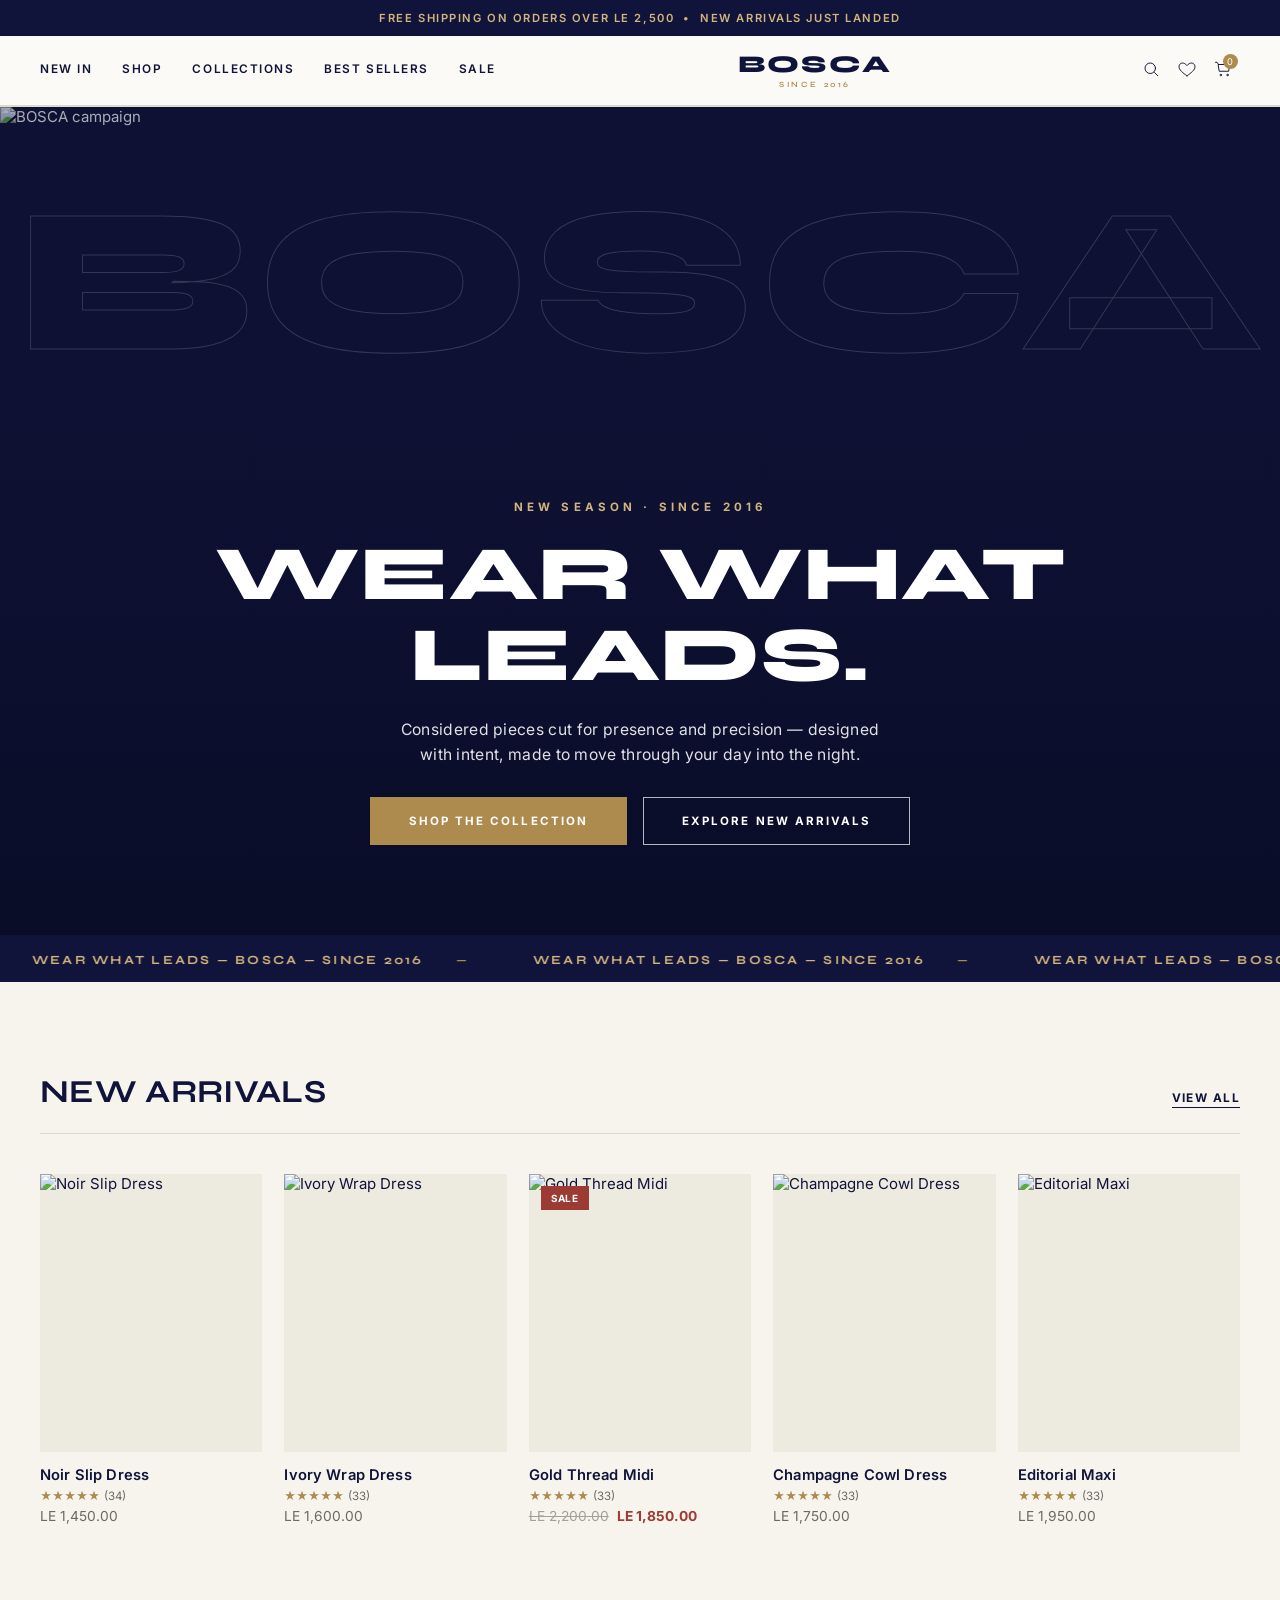
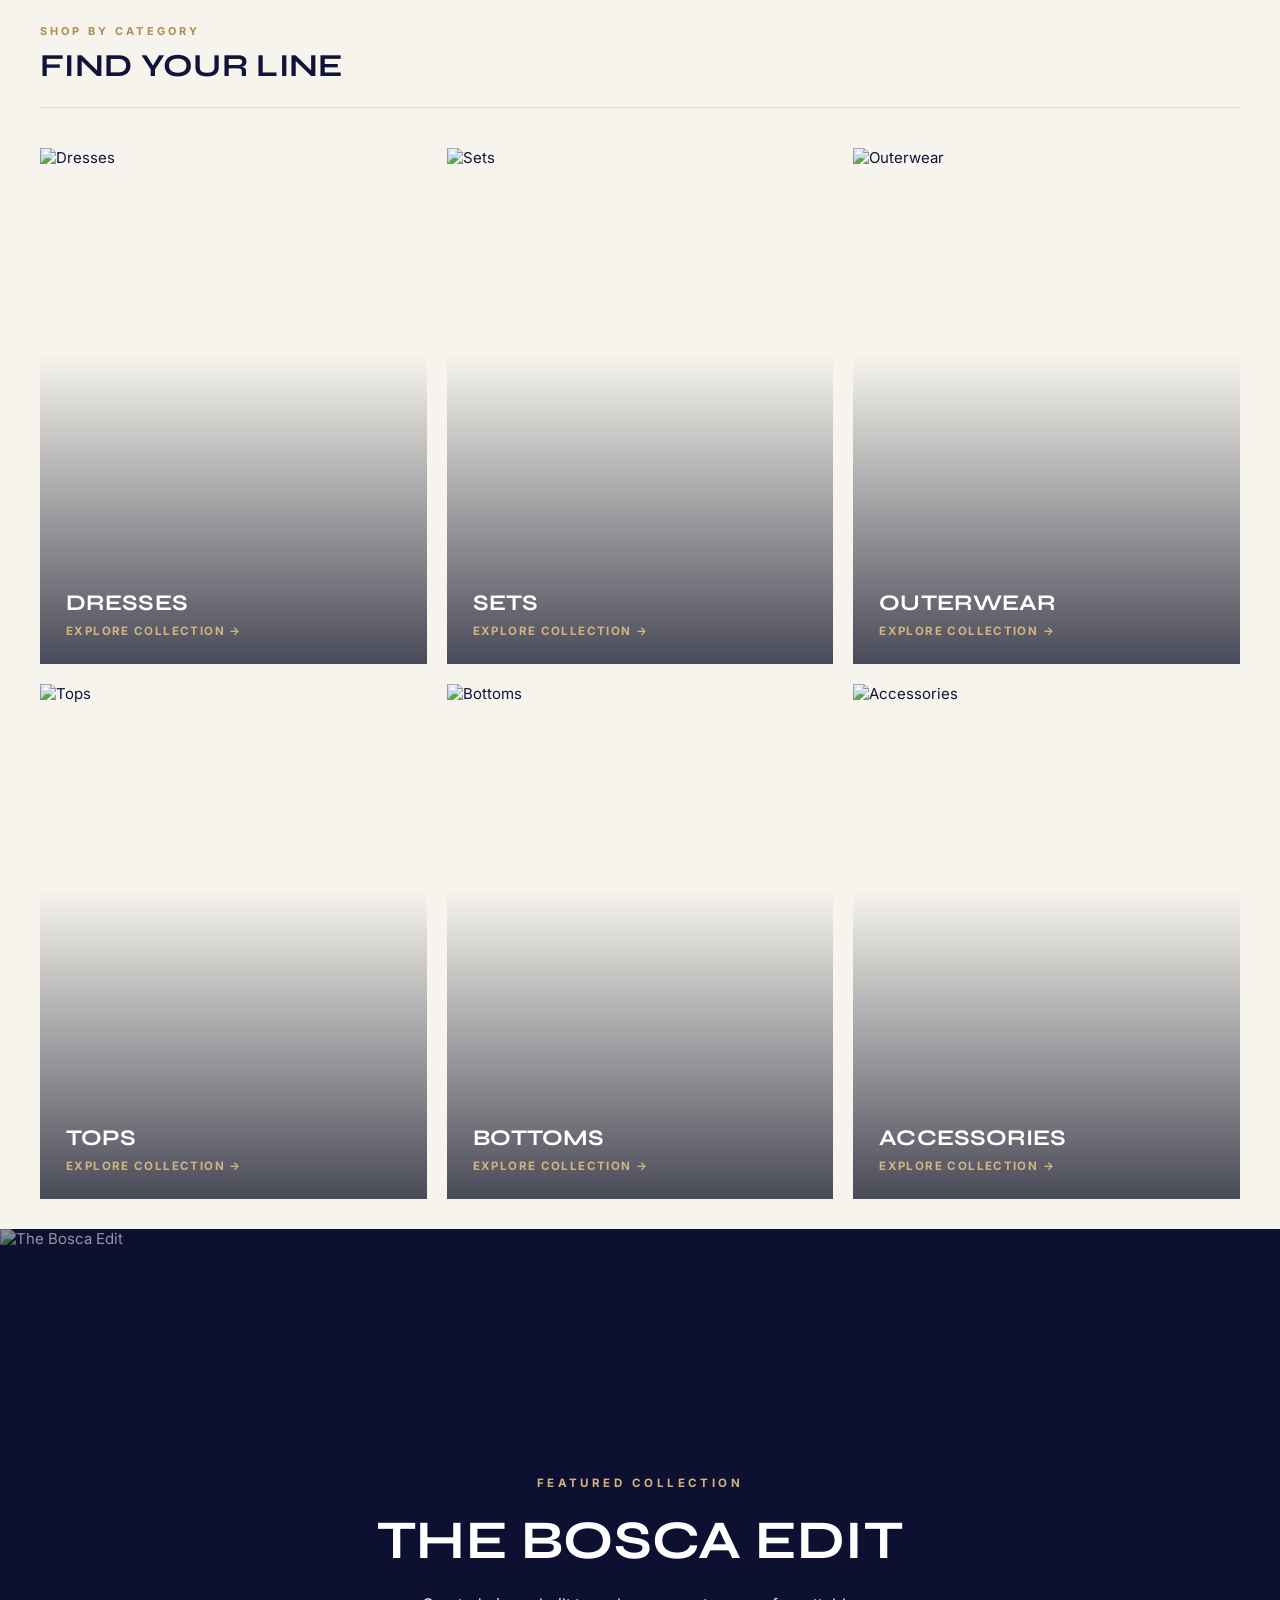
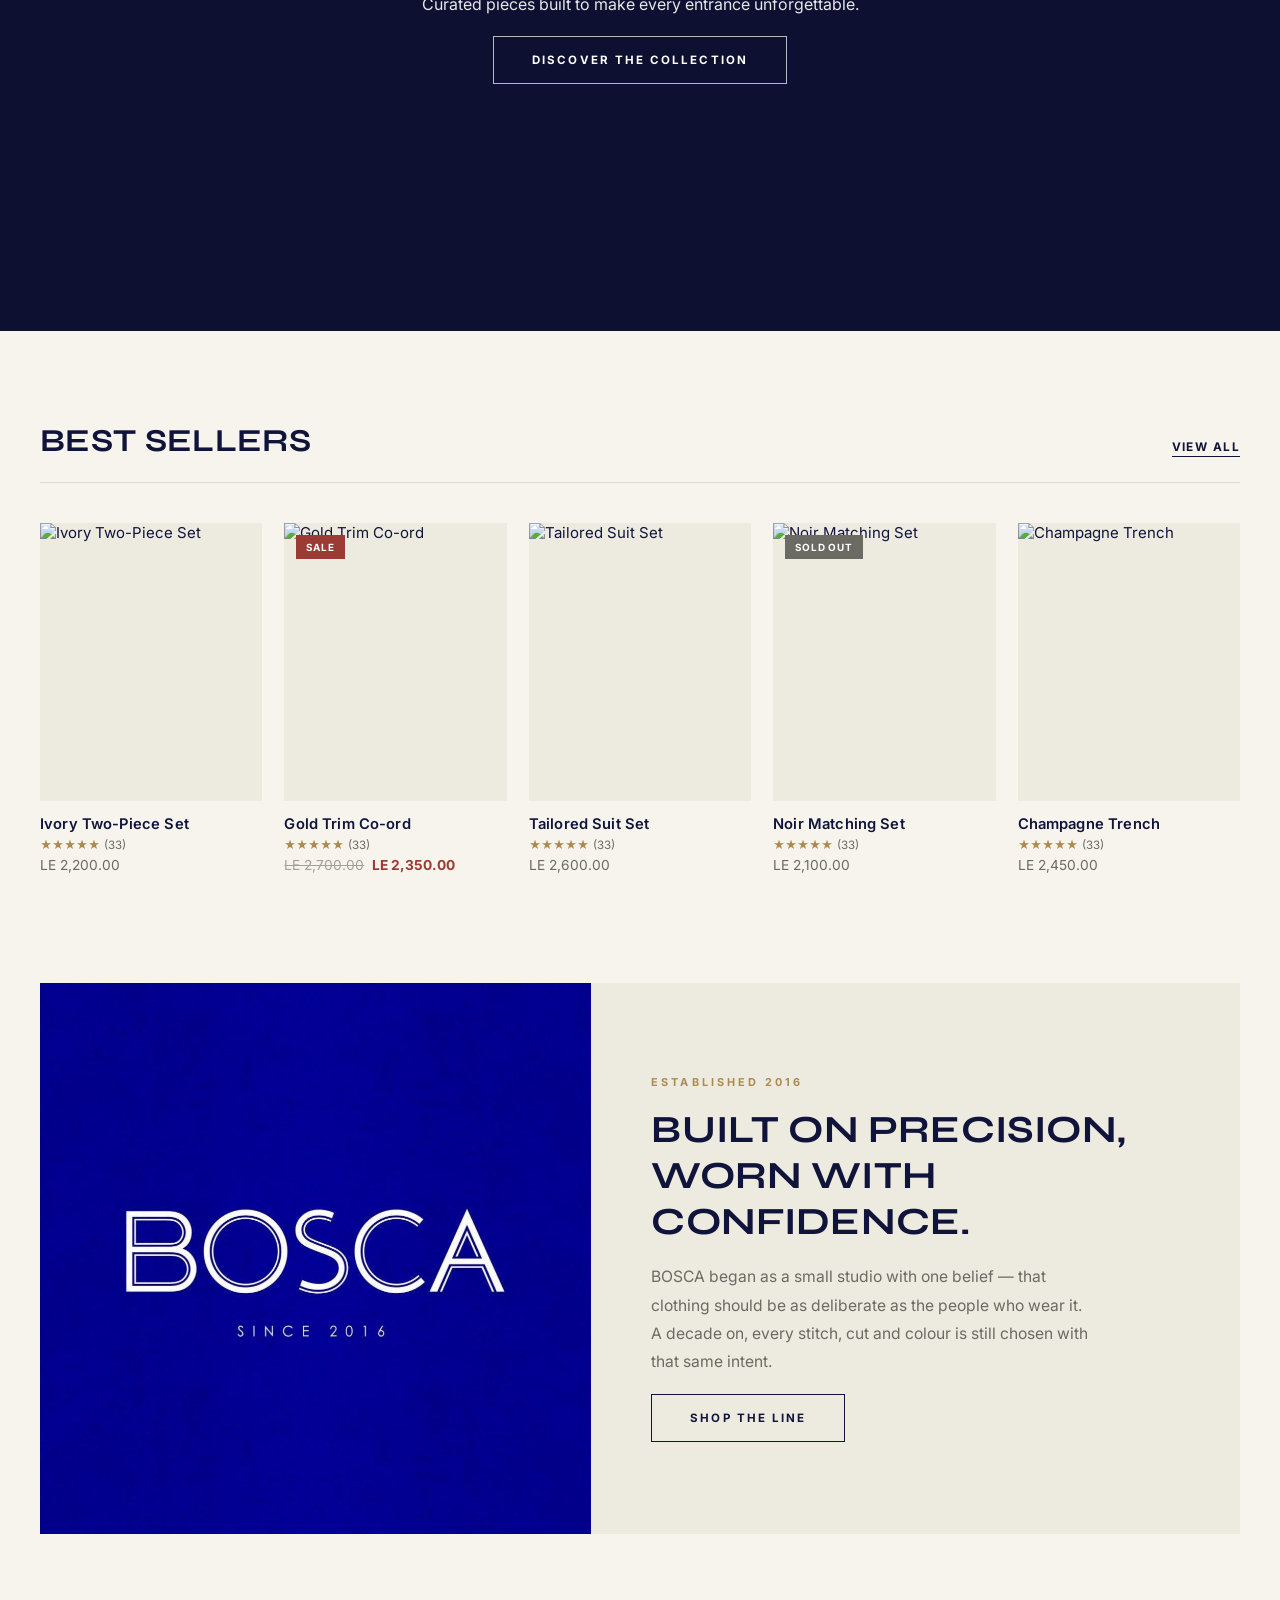
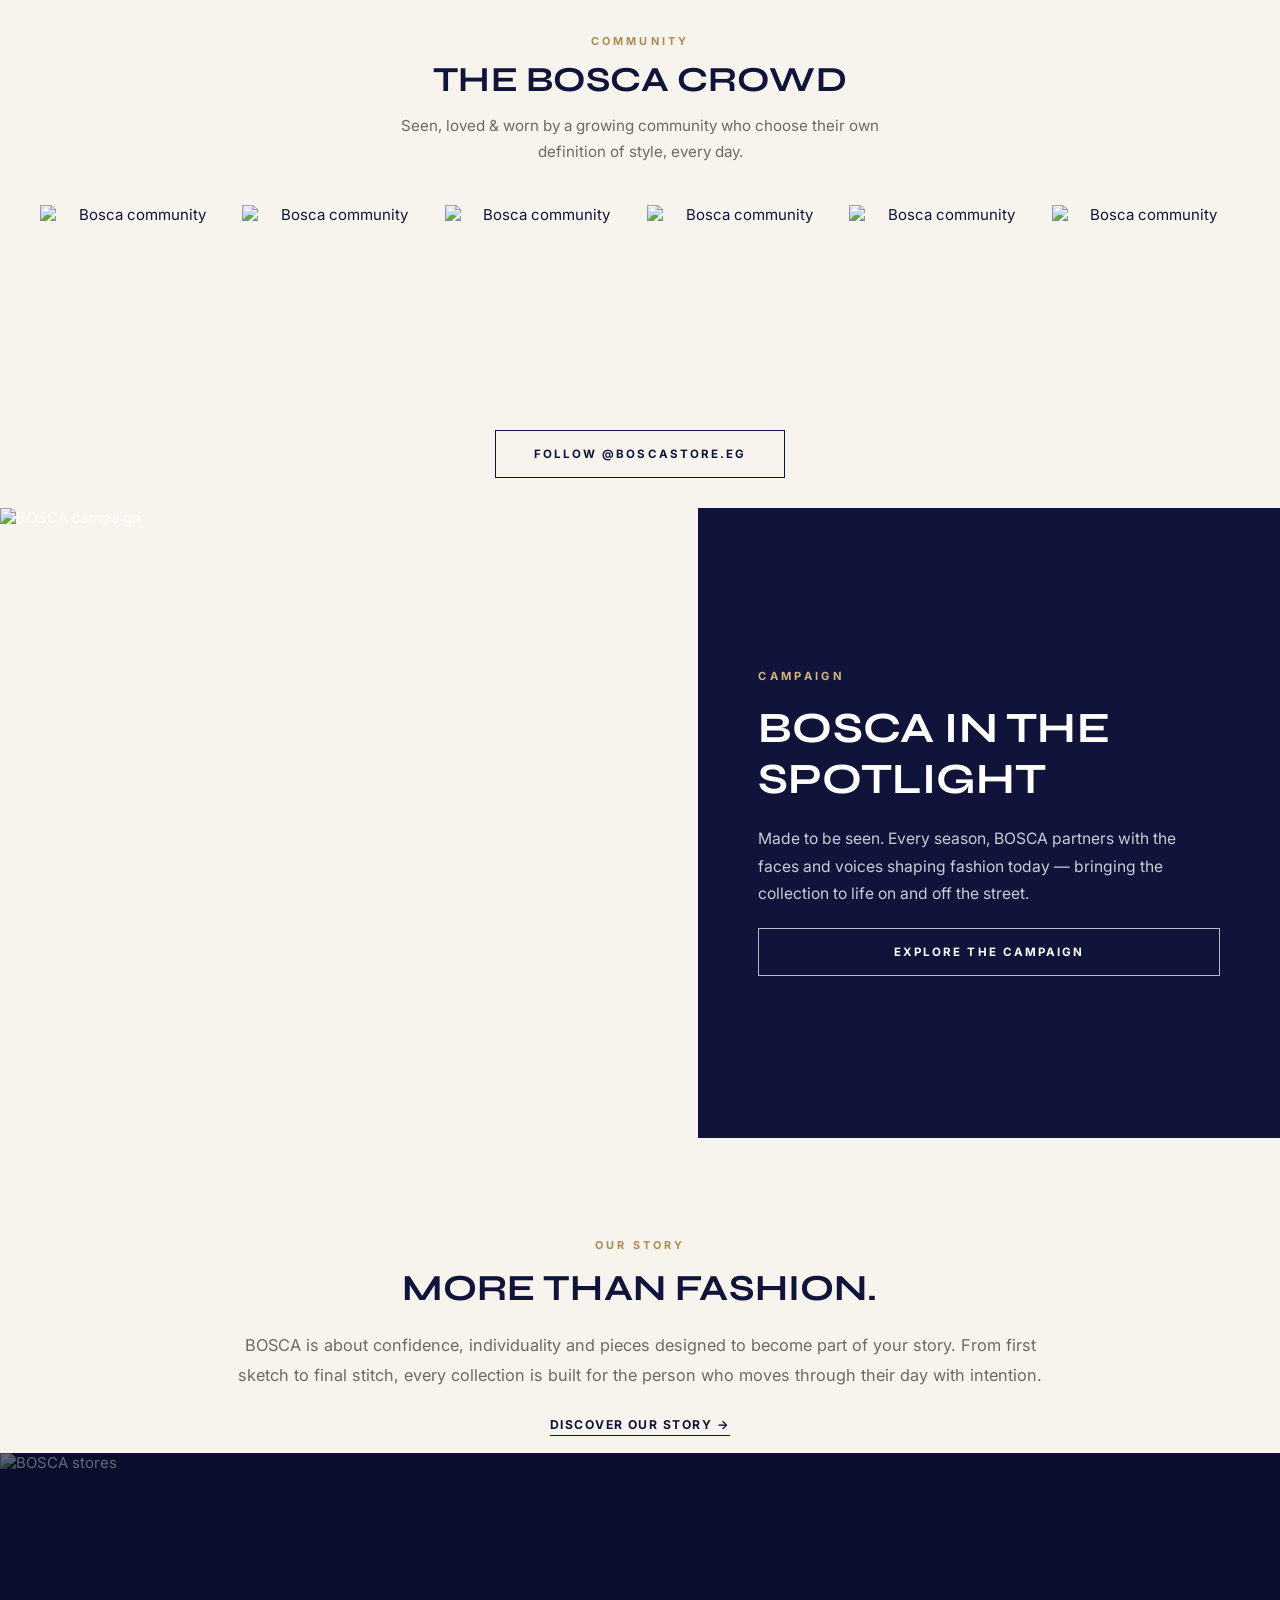
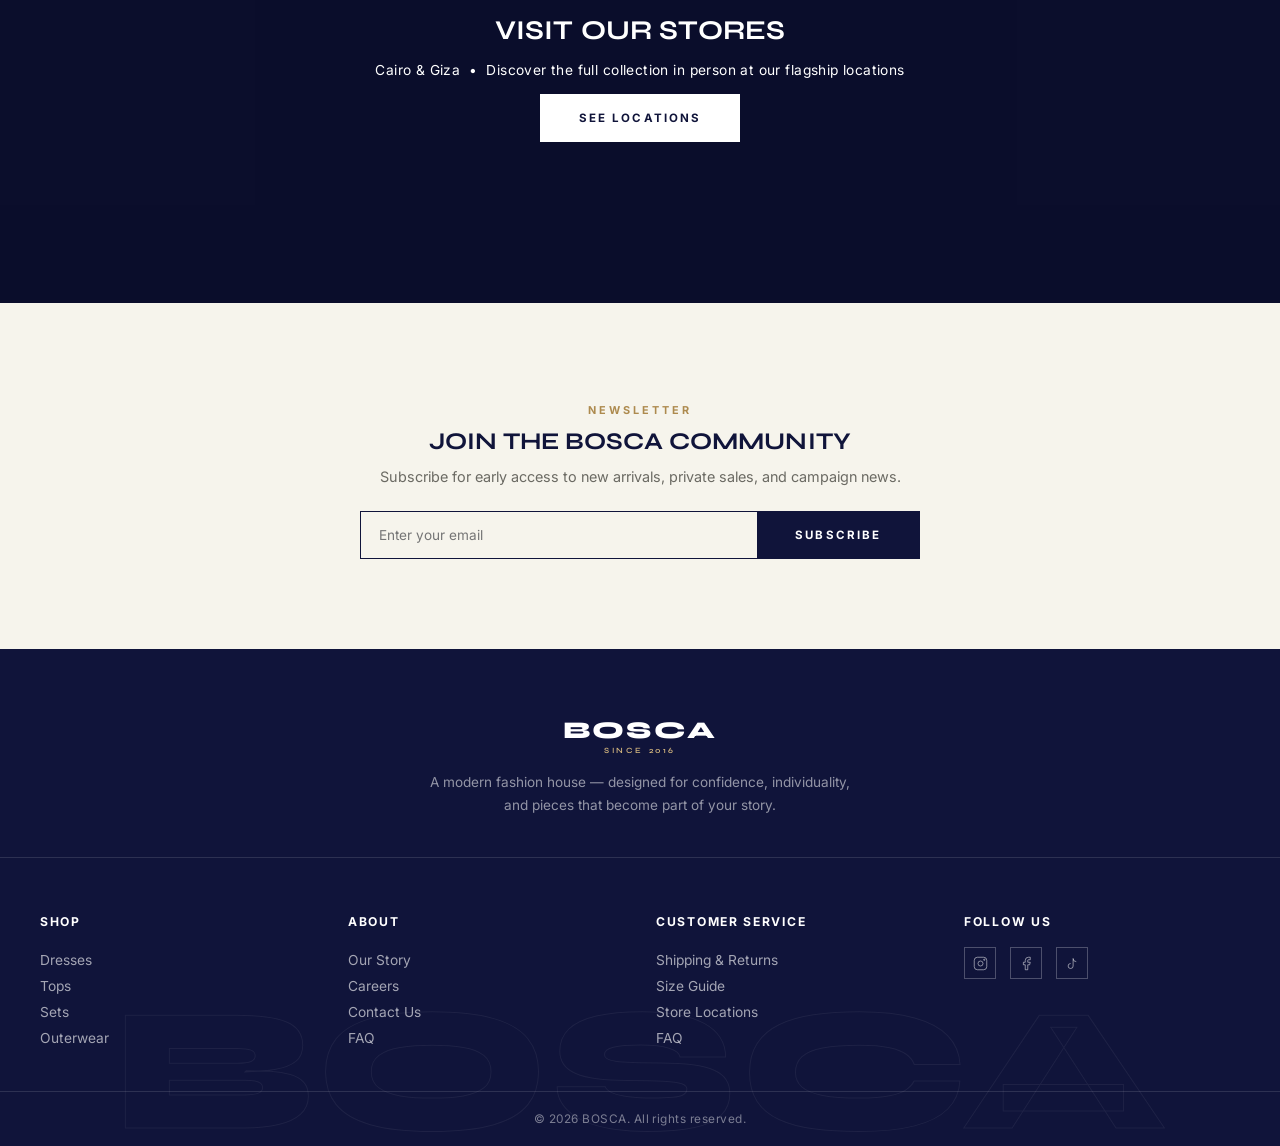
==== index.html @ f69d0869 "first commit" ====
<!DOCTYPE html>
<html lang="en">
<head>
<meta charset="UTF-8">
<meta name="viewport" content="width=device-width, initial-scale=1.0">
<title>BOSCA — Since 2016</title>
<meta name="description" content="BOSCA — a modern fashion house established in 2016. Shop dresses, tops, sets and outerwear cut for confident, considered style.">
<link rel="preconnect" href="https://fonts.googleapis.com">
<link rel="preconnect" href="https://fonts.gstatic.com" crossorigin>
<link href="https://fonts.googleapis.com/css2?family=Syne:wght@600;700;800&family=Inter:wght@300;400;500;600;700;800&display=swap" rel="stylesheet">
<link rel="stylesheet" href="css/style.css">
</head>
<body>

<div class="announce-bar"><p>Free shipping on orders over LE 2,500 &nbsp;•&nbsp; New Arrivals just landed</p></div>

<header class="site-header" id="siteHeader">
  <div class="header-inner">
    <button class="icon-btn nav-toggle" id="navToggle" aria-label="Open menu"><span></span><span></span><span></span></button>
    <nav class="main-nav" id="mainNav">
      <a href="collection.html?c=dresses">New In</a>
      <a href="collection.html?c=dresses">Shop</a>
      <a href="#collections">Collections</a>
      <a href="#best-sellers">Best Sellers</a>
      <a href="collection.html?c=accessories">Sale</a>
      <a href="#" class="nav-account">Account</a>
    </nav>
    <a href="index.html" class="logo"><span class="logo-mark">BOSCA</span><span class="logo-since">Since 2016</span></a>
    <div class="header-actions">
      <button class="icon-btn" id="searchToggle" aria-label="Search">
        <svg viewBox="0 0 24 24"><circle cx="11" cy="11" r="7"/><line x1="21" y1="21" x2="16.65" y2="16.65"/></svg>
      </button>
      <button class="icon-btn" aria-label="Wishlist">
        <svg viewBox="0 0 24 24"><path d="M12 21s-7.5-4.6-10-9.2C.4 8 2 4.5 5.6 4.1 8 3.8 10 5 12 7.5 14 5 16 3.8 18.4 4.1 22 4.5 23.6 8 22 11.8 19.5 16.4 12 21 12 21z"/></svg>
      </button>
      <button class="icon-btn" id="cartToggle" aria-label="Bag">
        <svg viewBox="0 0 24 24"><path d="M6 6h15l-1.5 9h-12z"/><circle cx="9" cy="20" r="1"/><circle cx="18" cy="20" r="1"/><path d="M6 6L4 3H2"/></svg>
        <span class="cart-count" id="cartCount">0</span>
      </button>
    </div>
  </div>
  <div class="search-panel" id="searchPanel">
    <div class="search-panel-inner">
      <input type="text" id="searchInput" placeholder="Search products…" autocomplete="off">
      <button class="icon-btn" id="searchClose" aria-label="Close search">✕</button>
    </div>
    <div class="search-results" id="searchResults"></div>
  </div>
</header>

<div class="cart-overlay" id="cartOverlay"></div>
<aside class="cart-drawer" id="cartDrawer">
  <div class="cart-drawer-head"><h3>Your Bag</h3><button class="icon-btn" id="cartClose" aria-label="Close cart">✕</button></div>
  <div class="cart-items" id="cartItems"><p class="cart-empty">Your bag is currently empty.</p></div>
  <div class="cart-footer">
    <div class="cart-total"><span>Subtotal</span><span id="cartSubtotal">LE 0.00</span></div>
    <p class="cart-shipping-note">Free shipping on orders over LE 2,500 EGP</p>
    <button class="btn btn-dark btn-block">Checkout</button>
  </div>
</aside>

<main>
  <!-- Hero -->
  <section class="hero">
    <img src="https://images.pexels.com/photos/36397391/pexels-photo-36397391.jpeg" alt="BOSCA campaign">
    <div class="hero-overlay">
      <div class="hero-mark" aria-hidden="true">BOSCA</div>
      <div class="hero-content">
        <span class="hero-eyebrow">New Season · Since 2016</span>
        <h1>Wear What Leads.</h1>
        <p>Considered pieces cut for presence and precision — designed with intent, made to move through your day into the night.</p>
        <div class="hero-ctas">
          <a href="collection.html?c=dresses" class="btn btn-gold">Shop the Collection</a>
          <a href="collection.html?c=dresses" class="btn btn-outline-light">Explore New Arrivals</a>
        </div>
      </div>
    </div>
  </section>

  <!-- Signature ticker -->
  <div class="ticker" aria-hidden="true"><div class="ticker-track" id="tickerTrack"></div></div>

  <!-- New Arrivals -->
  <section class="collection">
    <div class="collection-head">
      <h2>New Arrivals</h2>
      <a href="collection.html?c=dresses" class="view-all">View all</a>
    </div>
    <div class="product-grid" id="newArrivalsGrid"></div>
  </section>

  <!-- Shop by Category -->
  <section class="section" id="collections">
    <div class="section-head">
      <div><span class="eyebrow">Shop by Category</span><h2>Find Your Line</h2></div>
    </div>
    <div class="category-editorial">
      <a href="collection.html?c=dresses">
        <img src="https://images.pexels.com/photos/35226950/pexels-photo-35226950.jpeg?auto=compress&cs=tinysrgb&w=900" alt="Dresses">
        <div class="cat-overlay"><h3>Dresses</h3><span class="cat-link">Explore Collection →</span></div>
      </a>
      <a href="collection.html?c=sets">
        <img src="https://images.pexels.com/photos/36204399/pexels-photo-36204399.jpeg?auto=compress&cs=tinysrgb&w=900" alt="Sets">
        <div class="cat-overlay"><h3>Sets</h3><span class="cat-link">Explore Collection →</span></div>
      </a>
      <a href="collection.html?c=outerwear">
        <img src="https://images.pexels.com/photos/13838843/pexels-photo-13838843.jpeg?auto=compress&cs=tinysrgb&w=900" alt="Outerwear">
        <div class="cat-overlay"><h3>Outerwear</h3><span class="cat-link">Explore Collection →</span></div>
      </a>
      <a href="collection.html?c=tops">
        <img src="https://images.pexels.com/photos/20433552/pexels-photo-20433552.jpeg?auto=compress&cs=tinysrgb&w=900" alt="Tops">
        <div class="cat-overlay"><h3>Tops</h3><span class="cat-link">Explore Collection →</span></div>
      </a>
      <a href="collection.html?c=bottoms">
        <img src="https://images.pexels.com/photos/34685394/pexels-photo-34685394.jpeg?auto=compress&cs=tinysrgb&w=900" alt="Bottoms">
        <div class="cat-overlay"><h3>Bottoms</h3><span class="cat-link">Explore Collection →</span></div>
      </a>
      <a href="collection.html?c=accessories">
        <img src="https://images.pexels.com/photos/17299345/pexels-photo-17299345.jpeg?auto=compress&cs=tinysrgb&w=900" alt="Accessories">
        <div class="cat-overlay"><h3>Accessories</h3><span class="cat-link">Explore Collection →</span></div>
      </a>
    </div>
  </section>

  <!-- Featured collection editorial -->
  <section class="editorial-feature">
    <img src="https://images.pexels.com/photos/31861865/pexels-photo-31861865.jpeg?auto=compress&cs=tinysrgb&w=1800" alt="The Bosca Edit">
    <div class="editorial-feature-overlay">
      <span class="eyebrow">Featured Collection</span>
      <h2>The Bosca Edit</h2>
      <p>Curated pieces built to make every entrance unforgettable.</p>
      <a href="collection.html?c=dresses" class="btn btn-outline-light">Discover the Collection</a>
    </div>
  </section>

  <!-- Best Sellers -->
  <section class="collection" id="best-sellers">
    <div class="collection-head">
      <h2>Best Sellers</h2>
      <a href="collection.html?c=dresses" class="view-all">View all</a>
    </div>
    <div class="product-grid" id="bestSellersGrid"></div>
  </section>

  <!-- Brand plaque / identity moment -->
  <section class="brand-plaque">
    <div class="brand-plaque-mark">
      <img src="images/bosca-logo.jpeg" alt="BOSCA — Since 2016">
    </div>
    <div class="brand-plaque-copy">
      <span class="eyebrow">Established 2016</span>
      <h2>Built On Precision, Worn With Confidence.</h2>
      <p>BOSCA began as a small studio with one belief — that clothing should be as deliberate as the people who wear it. A decade on, every stitch, cut and colour is still chosen with that same intent.</p>
      <a href="collection.html?c=dresses" class="btn btn-outline" style="align-self:flex-start;">Shop the Line</a>
    </div>
  </section>

  <!-- Social proof -->
  <section class="social-proof">
    <span class="eyebrow">Community</span>
    <h2>The Bosca Crowd</h2>
    <p>Seen, loved &amp; worn by a growing community who choose their own definition of style, every day.</p>
    <div class="social-grid">
      <a href="https://www.instagram.com/boscastore.eg" target="_blank" rel="noopener">
        <img src="https://images.pexels.com/photos/14371053/pexels-photo-14371053.jpeg?auto=compress&cs=tinysrgb&w=500" alt="Bosca community">
        <div class="sg-overlay"><svg viewBox="0 0 24 24"><rect x="2" y="2" width="20" height="20" rx="5"/><circle cx="12" cy="12" r="4"/><circle cx="18" cy="6" r="1"/></svg></div>
      </a>
      <a href="https://www.instagram.com/boscastore.eg" target="_blank" rel="noopener">
        <img src="https://images.pexels.com/photos/32037515/pexels-photo-32037515.jpeg?auto=compress&cs=tinysrgb&w=500" alt="Bosca community">
        <div class="sg-overlay"><svg viewBox="0 0 24 24"><rect x="2" y="2" width="20" height="20" rx="5"/><circle cx="12" cy="12" r="4"/><circle cx="18" cy="6" r="1"/></svg></div>
      </a>
      <a href="https://www.instagram.com/boscastore.eg" target="_blank" rel="noopener">
        <img src="https://images.pexels.com/photos/8744534/pexels-photo-8744534.jpeg?auto=compress&cs=tinysrgb&w=500" alt="Bosca community">
        <div class="sg-overlay"><svg viewBox="0 0 24 24"><rect x="2" y="2" width="20" height="20" rx="5"/><circle cx="12" cy="12" r="4"/><circle cx="18" cy="6" r="1"/></svg></div>
      </a>
      <a href="https://www.instagram.com/boscastore.eg" target="_blank" rel="noopener">
        <img src="https://images.pexels.com/photos/8640242/pexels-photo-8640242.jpeg?auto=compress&cs=tinysrgb&w=500" alt="Bosca community">
        <div class="sg-overlay"><svg viewBox="0 0 24 24"><rect x="2" y="2" width="20" height="20" rx="5"/><circle cx="12" cy="12" r="4"/><circle cx="18" cy="6" r="1"/></svg></div>
      </a>
      <a href="https://www.instagram.com/boscastore.eg" target="_blank" rel="noopener">
        <img src="https://images.pexels.com/photos/12055314/pexels-photo-12055314.jpeg?auto=compress&cs=tinysrgb&w=500" alt="Bosca community">
        <div class="sg-overlay"><svg viewBox="0 0 24 24"><rect x="2" y="2" width="20" height="20" rx="5"/><circle cx="12" cy="12" r="4"/><circle cx="18" cy="6" r="1"/></svg></div>
      </a>
      <a href="https://www.instagram.com/boscastore.eg" target="_blank" rel="noopener">
        <img src="https://images.pexels.com/photos/3427560/pexels-photo-3427560.jpeg?auto=compress&cs=tinysrgb&w=500" alt="Bosca community">
        <div class="sg-overlay"><svg viewBox="0 0 24 24"><rect x="2" y="2" width="20" height="20" rx="5"/><circle cx="12" cy="12" r="4"/><circle cx="18" cy="6" r="1"/></svg></div>
      </a>
    </div>
    <a href="https://www.instagram.com/boscastore.eg" target="_blank" rel="noopener" class="btn btn-outline">Follow @boscastore.eg</a>
  </section>

  <!-- Campaign / spotlight -->
  <section class="campaign">
    <img src="https://images.pexels.com/photos/4911458/pexels-photo-4911458.jpeg?auto=compress&cs=tinysrgb&w=1400" alt="BOSCA campaign">
    <div class="campaign-copy">
      <span class="eyebrow">Campaign</span>
      <h2>Bosca In The Spotlight</h2>
      <p>Made to be seen. Every season, BOSCA partners with the faces and voices shaping fashion today — bringing the collection to life on and off the street.</p>
      <a href="collection.html?c=dresses" class="btn btn-outline-light">Explore the Campaign</a>
    </div>
  </section>

  <!-- Brand story -->
  <section class="brand-story">
    <span class="eyebrow">Our Story</span>
    <h2>More Than Fashion.</h2>
    <p>BOSCA is about confidence, individuality and pieces designed to become part of your story. From first sketch to final stitch, every collection is built for the person who moves through their day with intention.</p>
    <a href="#">Discover Our Story →</a>
  </section>

  <!-- Store locations -->
  <section class="stores" id="stores">
    <img src="https://images.pexels.com/photos/31049717/pexels-photo-31049717.jpeg?auto=compress&cs=tinysrgb&w=1600" alt="BOSCA stores">
    <div class="stores-overlay">
      <h2>Visit Our Stores</h2>
      <p>Cairo &amp; Giza &nbsp;•&nbsp; Discover the full collection in person at our flagship locations</p>
      <a href="#" class="btn btn-light">See Locations</a>
    </div>
  </section>

  <!-- Newsletter -->
  <section class="newsletter-band" id="contact">
    <span class="eyebrow">Newsletter</span>
    <h3>Join the Bosca Community</h3>
    <p>Subscribe for early access to new arrivals, private sales, and campaign news.</p>
    <form id="newsletterForm">
      <input type="email" placeholder="Enter your email" required>
      <button type="submit" class="btn btn-dark">Subscribe</button>
    </form>
    <p class="newsletter-msg" id="newsletterMsg"></p>
  </section>
</main>

<footer class="site-footer">
  <div class="footer-mark" aria-hidden="true">BOSCA</div>
  <div class="footer-top">
    <a href="index.html" class="logo"><span class="logo-mark">BOSCA</span><span class="logo-since">Since 2016</span></a>
    <p>A modern fashion house — designed for confidence, individuality, and pieces that become part of your story.</p>
  </div>
  <div class="footer-inner">
    <div class="footer-col">
      <h4>Shop</h4>
      <a href="collection.html?c=dresses">Dresses</a>
      <a href="collection.html?c=tops">Tops</a>
      <a href="collection.html?c=sets">Sets</a>
      <a href="collection.html?c=outerwear">Outerwear</a>
    </div>
    <div class="footer-col">
      <h4>About</h4>
      <a href="#">Our Story</a>
      <a href="#">Careers</a>
      <a href="#contact">Contact Us</a>
      <a href="#">FAQ</a>
    </div>
    <div class="footer-col">
      <h4>Customer Service</h4>
      <a href="#">Shipping &amp; Returns</a>
      <a href="#">Size Guide</a>
      <a href="#stores">Store Locations</a>
      <a href="#">FAQ</a>
    </div>
    <div class="footer-col">
      <h4>Follow Us</h4>
      <div class="footer-social">
        <a href="https://www.instagram.com/boscastore.eg" target="_blank" rel="noopener" aria-label="Instagram">
          <svg viewBox="0 0 24 24"><rect x="2" y="2" width="20" height="20" rx="5"/><circle cx="12" cy="12" r="4"/><circle cx="18" cy="6" r="1"/></svg>
        </a>
        <a href="https://web.facebook.com/bosca.fashion.wear1" target="_blank" rel="noopener" aria-label="Facebook">
          <svg viewBox="0 0 24 24"><path d="M18 2h-3a5 5 0 00-5 5v3H7v4h3v8h4v-8h3l1-4h-4V7a1 1 0 011-1h3z"/></svg>
        </a>
        <a href="https://www.tiktok.com/@boscastore" target="_blank" rel="noopener" aria-label="TikTok">
          <svg viewBox="0 0 24 24"><path d="M9 12a4 4 0 104 4V4a5 5 0 005 5"/></svg>
        </a>
      </div>
    </div>
  </div>
  <div class="footer-bottom"><p>© 2026 BOSCA. All rights reserved.</p></div>
</footer>

<div class="toast" id="toast"></div>

<script src="js/products.js"></script>
<script src="js/script.js"></script>
</body>
</html>
---- css/style.css ----
:root{
  --ink:#10143A;            /* BOSCA deep navy — primary dark surface */
  --ink-2:#070920;          /* deeper navy for gradients/overlays */
  --paper:#F6F4EC;          /* warm ivory page background */
  --soft:#EDEAE0;           /* soft section tint */
  --line:#DEDACC;           /* hairline borders */
  --stone:#6B6A63;          /* muted body copy on light bg */
  --brass:#AD8A4E;          /* brass accent — CTAs, prices, highlights */
  --brass-soft:#D2B57E;
  --ivory:#FBFAF5;
  --sale:#9C3B33;
  --mist:#E7E9F4;           /* faint navy-tinted section bg */
  --radius:0px;
  --maxw:1440px;
  --ff:'Inter', sans-serif;
  --ff-display:'Syne', sans-serif;
}

*{box-sizing:border-box;margin:0;padding:0;}
html{scroll-behavior:smooth;}
html,body{max-width:100%;overflow-x:hidden;}
body{font-family:var(--ff);color:var(--ink);background:var(--paper);-webkit-font-smoothing:antialiased;font-weight:400;font-size:15px;}
img{max-width:100%;display:block;}
a{color:inherit;text-decoration:none;}
button{font-family:inherit;cursor:pointer;background:none;border:none;color:inherit;}
h1,h2,h3{font-family:var(--ff-display);font-weight:700;letter-spacing:.005em;}
.icon-btn svg{width:18px;height:18px;fill:none;stroke:currentColor;stroke-width:1.3;stroke-linecap:round;stroke-linejoin:round;}

/* Buttons */
.btn{display:inline-flex;align-items:center;justify-content:center;padding:16px 38px;font-size:.72rem;letter-spacing:.18em;text-transform:uppercase;font-weight:700;font-family:var(--ff);border-radius:var(--radius);transition:all .35s cubic-bezier(.4,0,.2,1);border:1px solid var(--ink);}
.btn-dark{background:var(--ink);color:#fff;}
.btn-dark:hover{background:var(--brass);border-color:var(--brass);}
.btn-light{background:#fff;color:var(--ink);border-color:#fff;}
.btn-light:hover{background:var(--brass);color:#fff;border-color:var(--brass);}
.btn-gold{background:var(--brass);color:#fff;border-color:var(--brass);}
.btn-gold:hover{background:var(--ink);border-color:var(--ink);}
.btn-outline{background:transparent;color:var(--ink);}
.btn-outline:hover{background:var(--ink);color:#fff;}
.btn-outline-light{background:transparent;color:#fff;border-color:rgba(255,255,255,.7);}
.btn-outline-light:hover{background:#fff;color:var(--ink);border-color:#fff;}
.btn-block{width:100%;}
.btn:disabled{opacity:.4;cursor:not-allowed;}

/* Announcement */
.announce-bar{background:var(--ink);color:var(--brass-soft);text-align:center;font-size:.7rem;letter-spacing:.14em;padding:11px 14px;text-transform:uppercase;font-weight:600;}

/* Header */
.site-header{position:sticky;top:0;z-index:50;background:rgba(246,244,236,.9);backdrop-filter:blur(12px);border-bottom:1px solid var(--line);transition:background .3s ease;}
.header-inner{max-width:var(--maxw);margin:0 auto;display:flex;align-items:center;justify-content:space-between;padding:16px 40px;gap:12px;}
.logo{font-family:var(--ff-display);display:flex;flex-direction:column;align-items:center;line-height:1;white-space:nowrap;color:var(--ink);flex:0 1 auto;min-width:0;}
.logo-mark{font-size:1.5rem;font-weight:800;letter-spacing:.1em;}
.logo-since{font-size:.5rem;letter-spacing:.32em;text-transform:uppercase;color:var(--brass);margin-top:4px;font-weight:600;}
.main-nav{display:flex;align-items:center;gap:30px;flex:0 0 auto;}
.main-nav a{font-size:.74rem;letter-spacing:.13em;text-transform:uppercase;font-weight:600;position:relative;padding-bottom:4px;white-space:nowrap;}
.main-nav a::after{content:"";position:absolute;left:0;bottom:0;width:0;height:1px;background:var(--brass);transition:width .3s cubic-bezier(.4,0,.2,1);}
.main-nav a:hover::after{width:100%;}
.main-nav .nav-account{display:none;}
.header-actions{display:flex;align-items:center;gap:2px;flex:0 0 auto;}
.icon-btn{position:relative;padding:8px;color:var(--ink);transition:color .2s;flex:0 0 auto;}
.icon-btn:hover{color:var(--brass);}
.cart-count{position:absolute;top:2px;right:2px;background:var(--brass);color:#fff;font-size:.58rem;line-height:1;width:15px;height:15px;border-radius:50%;display:flex;align-items:center;justify-content:center;}
.nav-toggle{display:none;flex-direction:column;gap:5px;padding:8px;flex:0 0 auto;}
.nav-toggle span{width:20px;height:1.5px;background:var(--ink);}

/* Search */
.search-panel{max-height:0;overflow:hidden;background:var(--paper);border-bottom:1px solid var(--line);transition:max-height .35s cubic-bezier(.4,0,.2,1);}
.search-panel.open{max-height:440px;}
.search-panel-inner{max-width:var(--maxw);margin:0 auto;display:flex;align-items:center;gap:14px;padding:22px 40px;}
.search-panel-inner input{flex:1;min-width:0;border:none;background:none;font-family:var(--ff-display);font-size:1.4rem;border-bottom:1px solid var(--line);padding:6px 0;color:var(--ink);}
.search-panel-inner input:focus{outline:none;border-color:var(--brass);}
.search-results{max-width:var(--maxw);margin:0 auto;padding:0 40px 20px;display:grid;gap:10px;}
.search-result-item{display:flex;align-items:center;gap:14px;padding:8px;}
.search-result-item:hover{background:var(--soft);}
.search-result-item img{width:44px;height:56px;object-fit:cover;}
.search-result-item .sr-price{font-size:.8rem;color:var(--stone);margin-left:auto;}

/* Cart drawer */
.cart-overlay{position:fixed;inset:0;background:rgba(7,9,32,.55);opacity:0;visibility:hidden;transition:opacity .35s ease;z-index:60;}
.cart-overlay.open{opacity:1;visibility:visible;}
.cart-drawer{position:fixed;top:0;right:0;height:100%;width:420px;max-width:92vw;background:var(--paper);z-index:70;transform:translateX(100%);transition:transform .4s cubic-bezier(.65,0,.35,1);display:flex;flex-direction:column;}
.cart-drawer.open{transform:translateX(0);}
.cart-drawer-head{display:flex;align-items:center;justify-content:space-between;padding:24px;border-bottom:1px solid var(--line);}
.cart-drawer-head h3{font-size:1.1rem;text-transform:uppercase;letter-spacing:.1em;}
.cart-items{flex:1;overflow-y:auto;padding:18px 24px;}
.cart-empty{color:var(--stone);font-size:.9rem;}
.cart-line{display:flex;gap:14px;padding:14px 0;border-bottom:1px solid var(--line);}
.cart-line img{width:60px;height:76px;object-fit:cover;}
.cart-line-info{flex:1;}
.cart-line-info .cl-name{font-size:.9rem;margin-bottom:4px;}
.cart-line-info .cl-price{font-size:.82rem;color:var(--stone);}
.cart-line-qty{display:flex;align-items:center;gap:8px;margin-top:8px;}
.cart-line-qty button{border:1px solid var(--line);width:22px;height:22px;font-size:.8rem;}
.cart-line-remove{font-size:.72rem;color:var(--sale);text-decoration:underline;margin-top:6px;cursor:pointer;}
.cart-footer{padding:22px 24px;border-top:1px solid var(--line);}
.cart-total{display:flex;justify-content:space-between;font-size:1rem;margin-bottom:14px;font-weight:700;}
.cart-shipping-note{font-size:.76rem;color:var(--stone);margin-bottom:14px;letter-spacing:.02em;}

/* Hero */
.hero{position:relative;height:92vh;min-height:560px;overflow:hidden;color:#fff;background:var(--ink);}
.hero img{width:100%;height:100%;object-fit:cover;opacity:.88;}
.hero-overlay{position:absolute;inset:0;background:linear-gradient(180deg,rgba(7,9,32,.25) 0%,rgba(7,9,32,.3) 45%,rgba(7,9,32,.72) 100%);display:flex;flex-direction:column;align-items:center;justify-content:flex-end;text-align:center;gap:20px;padding:0 20px 90px;}
.hero-mark{position:absolute;left:50%;top:6%;transform:translateX(-50%);font-family:var(--ff-display);font-weight:800;font-size:clamp(4.2rem,19vw,13rem);letter-spacing:.01em;color:transparent;-webkit-text-stroke:1px rgba(255,255,255,.16);white-space:nowrap;pointer-events:none;user-select:none;z-index:0;max-width:100%;}
.hero-content{position:relative;z-index:1;display:flex;flex-direction:column;align-items:center;gap:20px;animation:hero-rise .9s cubic-bezier(.2,.7,.2,1) both;}
@keyframes hero-rise{from{opacity:0;transform:translateY(18px);}to{opacity:1;transform:translateY(0);}}
.hero-eyebrow{letter-spacing:.36em;text-transform:uppercase;font-size:.72rem;font-weight:700;color:var(--brass-soft);}
.hero h1{font-size:clamp(2.4rem,6vw,4.8rem);font-weight:800;line-height:1.06;max-width:920px;text-transform:uppercase;}
.hero p{max-width:480px;font-size:.98rem;color:rgba(255,255,255,.88);letter-spacing:.02em;line-height:1.6;}
.hero-ctas{display:flex;gap:16px;margin-top:10px;flex-wrap:wrap;justify-content:center;}

/* Ticker */
.ticker{background:var(--ink);color:var(--brass-soft);overflow:hidden;white-space:nowrap;padding:14px 0;}
.ticker-track{display:inline-flex;animation:ticker-scroll 32s linear infinite;will-change:transform;}
.ticker-track span{display:inline-flex;align-items:center;font-family:var(--ff-display);font-size:.78rem;letter-spacing:.18em;text-transform:uppercase;font-weight:700;padding:0 2rem;white-space:nowrap;}
.ticker-track span::after{content:"—";margin-left:2rem;color:var(--brass);}
@keyframes ticker-scroll{from{transform:translateX(0);}to{transform:translateX(-50%);}}
@media (prefers-reduced-motion: reduce){.ticker-track{animation:none;} .hero-content{animation:none;}}

/* Section frame */
.section{max-width:var(--maxw);margin:0 auto;padding:90px 40px 10px;}
.section-head{display:flex;align-items:baseline;justify-content:space-between;margin-bottom:40px;border-bottom:1px solid var(--line);padding-bottom:22px;gap:16px;flex-wrap:wrap;}
.section-head .eyebrow{display:block;letter-spacing:.28em;text-transform:uppercase;font-size:.68rem;color:var(--brass);font-weight:700;margin-bottom:8px;}
.section-head h2{font-size:2rem;letter-spacing:.01em;text-transform:uppercase;}
.section-head .view-all{font-size:.74rem;letter-spacing:.12em;text-transform:uppercase;font-weight:700;border-bottom:1px solid var(--ink);padding-bottom:2px;}
.section-head .view-all:hover{color:var(--brass);border-color:var(--brass);}
.section-intro{max-width:560px;color:var(--stone);font-size:.92rem;line-height:1.7;margin:-24px 0 40px;}

/* Collection rows / product grid */
.collection{max-width:var(--maxw);margin:0 auto;padding:90px 40px 10px;}
.collection-head{display:flex;align-items:baseline;justify-content:space-between;margin-bottom:40px;border-bottom:1px solid var(--line);padding-bottom:22px;gap:16px;flex-wrap:wrap;}
.collection-head h2{font-size:2rem;letter-spacing:.01em;text-transform:uppercase;}
.collection-head .view-all{font-size:.74rem;letter-spacing:.12em;text-transform:uppercase;font-weight:700;border-bottom:1px solid var(--ink);padding-bottom:2px;}
.collection-head .view-all:hover{color:var(--brass);border-color:var(--brass);}

.product-grid{display:grid;grid-template-columns:repeat(5,1fr);gap:30px 22px;}
.product-card{position:relative;}
.product-media{position:relative;aspect-ratio:4/5;overflow:hidden;background:var(--soft);}
.product-media img{width:100%;height:100%;object-fit:cover;position:absolute;inset:0;transition:opacity .6s cubic-bezier(.4,0,.2,1), transform .8s cubic-bezier(.4,0,.2,1);}
.product-media img.img2{opacity:0;transform:scale(1.05);}
.product-card:hover .product-media img.img1{opacity:0;}
.product-card:hover .product-media img.img2{opacity:1;transform:scale(1);}
.badge{position:absolute;top:12px;left:12px;z-index:2;font-size:.62rem;letter-spacing:.08em;text-transform:uppercase;font-weight:700;padding:6px 10px;background:var(--ink);color:var(--brass-soft);}
.badge.soldout{background:var(--stone);color:#fff;}
.badge.sale{background:var(--sale);color:#fff;}
.wishlist-btn{position:absolute;top:10px;right:10px;z-index:2;width:32px;height:32px;background:rgba(246,244,236,.92);display:flex;align-items:center;justify-content:center;opacity:0;transform:translateY(-4px);transition:opacity .25s ease,transform .25s ease;}
.product-card:hover .wishlist-btn{opacity:1;transform:translateY(0);}
.wishlist-btn svg{width:16px;height:16px;stroke:var(--ink);fill:none;stroke-width:1.3;}
.wishlist-btn.active svg{fill:var(--brass);stroke:var(--brass);}
.quick-add{position:absolute;left:10px;right:10px;bottom:10px;display:flex;gap:6px;opacity:0;transform:translateY(8px);transition:opacity .3s ease, transform .3s ease;z-index:2;}
.product-card:hover .quick-add{opacity:1;transform:translateY(0);}
.quick-add button{flex:1;background:#fff;color:var(--ink);font-size:.64rem;letter-spacing:.08em;text-transform:uppercase;font-weight:700;padding:11px 6px;}
.quick-add .add-btn:hover{background:var(--ink);color:var(--brass-soft);}
.quick-add .quickview-btn{flex:0 0 auto;padding:11px 12px;border-left:1px solid var(--line);}
.quick-add .quickview-btn:hover{background:var(--ink);color:var(--brass-soft);}
.quick-add button:disabled{opacity:.5;cursor:not-allowed;}
.product-info{padding-top:14px;}
.product-info h3{font-size:.92rem;font-family:var(--ff);font-weight:600;margin-bottom:5px;letter-spacing:.01em;}
.product-rating{display:flex;align-items:center;gap:4px;font-size:.72rem;color:var(--brass);margin-bottom:5px;}
.product-rating .count{color:var(--stone);}
.product-price{font-size:.86rem;color:var(--stone);display:flex;gap:8px;}
.product-price .was{text-decoration:line-through;opacity:.6;}
.product-price .now{color:var(--sale);font-weight:700;}

/* Editorial category tiles */
.category-editorial{display:grid;grid-template-columns:repeat(3,1fr);gap:20px;}
.category-editorial a{position:relative;aspect-ratio:3/4;overflow:hidden;display:block;}
.category-editorial img{width:100%;height:100%;object-fit:cover;transition:transform .9s cubic-bezier(.4,0,.2,1);}
.category-editorial a:hover img{transform:scale(1.06);}
.category-editorial .cat-overlay{position:absolute;inset:0;background:linear-gradient(180deg,rgba(7,9,32,0) 40%,rgba(7,9,32,.72) 100%);display:flex;flex-direction:column;justify-content:flex-end;padding:26px;color:#fff;}
.category-editorial h3{font-size:1.4rem;margin-bottom:8px;text-transform:uppercase;}
.category-editorial .cat-link{font-size:.72rem;letter-spacing:.12em;text-transform:uppercase;font-weight:700;color:var(--brass-soft);}

/* Full-bleed editorial / featured collection */
.editorial-feature{position:relative;height:78vh;min-height:480px;overflow:hidden;color:#fff;margin-top:20px;background:var(--ink);}
.editorial-feature img{width:100%;height:100%;object-fit:cover;opacity:.85;}
.editorial-feature-overlay{position:absolute;inset:0;background:rgba(7,9,32,.34);display:flex;flex-direction:column;align-items:center;justify-content:center;text-align:center;gap:18px;padding:20px;}
.editorial-feature .eyebrow{letter-spacing:.3em;text-transform:uppercase;font-size:.72rem;font-weight:700;color:var(--brass-soft);}
.editorial-feature h2{font-size:clamp(2.1rem,5vw,3.4rem);text-transform:uppercase;}
.editorial-feature p{max-width:480px;font-size:1rem;line-height:1.7;color:rgba(255,255,255,.9);}

/* Brand plaque (logo identity moment) */
.brand-plaque{max-width:var(--maxw);margin:100px auto 10px;padding:0 40px;display:grid;grid-template-columns:.85fr 1fr;gap:0;align-items:stretch;}
.brand-plaque-mark{background:var(--ink);display:flex;  overflow:hidden;}
.brand-plaque-mark img{ width:100%;height:auto;position:relative;z-index:1;}
.brand-plaque-copy{background:var(--soft);display:flex;flex-direction:column;justify-content:center;padding:70px 60px;gap:18px;}
.brand-plaque-copy .eyebrow{letter-spacing:.28em;text-transform:uppercase;font-size:.68rem;color:var(--brass);font-weight:700;}
.brand-plaque-copy h2{font-size:clamp(1.8rem,3vw,2.5rem);line-height:1.2;text-transform:uppercase;}
.brand-plaque-copy p{color:var(--stone);font-size:.98rem;line-height:1.8;max-width:440px;}

/* Social proof */
.social-proof{max-width:var(--maxw);margin:0 auto;padding:90px 40px 10px;text-align:center;}
.social-proof .eyebrow{display:block;letter-spacing:.28em;text-transform:uppercase;font-size:.68rem;color:var(--brass);font-weight:700;margin-bottom:10px;}
.social-proof h2{font-size:2.2rem;margin-bottom:12px;text-transform:uppercase;}
.social-proof p{color:var(--stone);max-width:520px;margin:0 auto 40px;font-size:.95rem;line-height:1.7;}
.social-grid{display:grid;grid-template-columns:repeat(6,1fr);gap:14px;}
.social-grid a{position:relative;aspect-ratio:1/1;overflow:hidden;display:block;}
.social-grid img{width:100%;height:100%;object-fit:cover;transition:transform .6s ease;}
.social-grid a:hover img{transform:scale(1.08);}
.social-grid .sg-overlay{position:absolute;inset:0;background:rgba(7,9,32,0);display:flex;align-items:center;justify-content:center;transition:background .3s ease;}
.social-grid a:hover .sg-overlay{background:rgba(7,9,32,.4);}
.social-grid .sg-overlay svg{width:20px;height:20px;stroke:#fff;fill:none;stroke-width:1.4;opacity:0;transition:opacity .3s ease;}
.social-grid a:hover .sg-overlay svg{opacity:1;}
.social-proof .btn{margin-top:36px;}

/* Campaign / spotlight */
.campaign{position:relative;overflow:hidden;color:#fff;margin-top:20px;display:grid;grid-template-columns:1.2fr 1fr;min-height:70vh;}
.campaign img{width:100%;height:100%;object-fit:cover;}
.campaign-copy{background:var(--ink);display:flex;flex-direction:column;justify-content:center;padding:70px 60px;gap:20px;}
.campaign-copy .eyebrow{letter-spacing:.3em;text-transform:uppercase;font-size:.7rem;font-weight:700;color:var(--brass-soft);}
.campaign-copy h2{font-size:clamp(1.9rem,3.4vw,2.7rem);line-height:1.18;text-transform:uppercase;}
.campaign-copy p{color:rgba(255,255,255,.78);font-size:.98rem;line-height:1.75;max-width:420px;}

/* Brand story */
.brand-story{max-width:900px;margin:100px auto 10px;padding:0 40px;text-align:center;}
.brand-story .eyebrow{display:block;letter-spacing:.28em;text-transform:uppercase;font-size:.68rem;color:var(--brass);font-weight:700;margin-bottom:14px;}
.brand-story h2{font-size:2.3rem;margin-bottom:20px;text-transform:uppercase;}
.brand-story p{color:var(--stone);font-size:1.02rem;line-height:1.85;margin-bottom:24px;}
.brand-story a{font-size:.76rem;letter-spacing:.12em;text-transform:uppercase;font-weight:700;border-bottom:1px solid var(--ink);padding-bottom:3px;}
.brand-story a:hover{color:var(--brass);border-color:var(--brass);}

/* Store locations */
.stores{position:relative;margin-top:20px;height:50vh;min-height:340px;overflow:hidden;color:#fff;background:var(--ink);}
.stores img{width:100%;height:100%;object-fit:cover;opacity:.85;}
.stores-overlay{position:absolute;inset:0;background:rgba(7,9,32,.55);display:flex;flex-direction:column;align-items:center;justify-content:center;text-align:center;gap:16px;padding:20px;}
.stores-overlay h2{font-size:1.7rem;text-transform:uppercase;}
.stores-overlay p{font-size:.86rem;letter-spacing:.03em;max-width:640px;}

/* Newsletter */
.newsletter-band{max-width:640px;margin:100px auto 90px;padding:0 40px;text-align:center;}
.newsletter-band .eyebrow{display:block;letter-spacing:.28em;text-transform:uppercase;font-size:.68rem;color:var(--brass);font-weight:700;margin-bottom:10px;}
.newsletter-band h3{font-size:1.5rem;margin-bottom:12px;text-transform:uppercase;}
.newsletter-band p{font-size:.9rem;color:var(--stone);margin-bottom:26px;}
.newsletter-band form{display:flex;gap:0;border:1px solid var(--ink);flex-wrap:wrap;}
.newsletter-band input{flex:1;min-width:0;border:none;padding:15px 18px;font-family:inherit;font-size:.85rem;background:transparent;}
.newsletter-band input:focus{outline:none;}
.newsletter-band .btn{border:none;}
.newsletter-msg{margin-top:14px;font-size:.8rem;color:var(--brass);}

/* Footer */
.site-footer{background:var(--ink);color:rgba(255,255,255,.75);margin-top:10px;position:relative;overflow:hidden;}
.footer-mark{position:absolute;left:50%;bottom:-6%;transform:translateX(-50%);font-family:var(--ff-display);font-weight:800;font-size:clamp(3.5rem,16vw,11rem);letter-spacing:.01em;color:transparent;-webkit-text-stroke:1px rgba(255,255,255,.06);white-space:nowrap;pointer-events:none;user-select:none;z-index:0;max-width:100%;}
.footer-top{max-width:var(--maxw);margin:0 auto;padding:70px 40px 10px;text-align:center;border-bottom:1px solid rgba(255,255,255,.12);position:relative;z-index:1;}
.footer-top .logo{align-items:center;margin:0 auto;}
.footer-top .logo-mark{color:#fff;}
.footer-top .logo-since{color:var(--brass-soft);}
.footer-top p{max-width:420px;margin:16px auto 30px;font-size:.85rem;line-height:1.7;color:rgba(255,255,255,.55);}
.footer-inner{max-width:var(--maxw);margin:0 auto;display:grid;grid-template-columns:repeat(4,1fr);gap:32px;padding:56px 40px 40px;position:relative;z-index:1;}
.footer-col h4{font-size:.76rem;letter-spacing:.14em;text-transform:uppercase;font-weight:700;margin-bottom:18px;color:#fff;}
.footer-col a{display:block;font-size:.86rem;color:rgba(255,255,255,.62);padding:5px 0;transition:color .2s;}
.footer-col a:hover{color:var(--brass-soft);}
.footer-social{display:flex;gap:14px;margin-top:6px;}
.footer-social a{padding:0;width:32px;height:32px;display:flex;align-items:center;justify-content:center;border:1px solid rgba(255,255,255,.25);}
.footer-social a:hover{border-color:var(--brass-soft);}
.footer-social svg{width:15px;height:15px;stroke:currentColor;fill:none;stroke-width:1.3;}
.footer-bottom{border-top:1px solid rgba(255,255,255,.12);text-align:center;padding:20px;font-size:.74rem;color:rgba(255,255,255,.45);letter-spacing:.04em;position:relative;z-index:1;}

/* Toast */
.toast{position:fixed;bottom:26px;left:50%;transform:translateX(-50%) translateY(20px);background:var(--ink);color:var(--brass-soft);padding:14px 26px;font-size:.85rem;opacity:0;pointer-events:none;transition:all .35s cubic-bezier(.4,0,.2,1);z-index:100;max-width:88vw;text-align:center;}
.toast.show{opacity:1;transform:translateX(-50%) translateY(0);}

/* ============ COLLECTION LISTING PAGE ============ */
.collection-hero{position:relative;height:38vh;min-height:220px;overflow:hidden;color:#fff;background:var(--ink);}
.collection-hero img{width:100%;height:100%;object-fit:cover;opacity:.8;}
.collection-hero-overlay{position:absolute;inset:0;background:rgba(7,9,32,.48);display:flex;flex-direction:column;align-items:center;justify-content:center;gap:10px;text-align:center;padding:0 16px;}
.collection-hero-overlay .eyebrow{letter-spacing:.28em;text-transform:uppercase;font-size:.7rem;color:var(--brass-soft);font-weight:700;}
.collection-hero-overlay h1{font-size:clamp(1.9rem,4.4vw,3.2rem);letter-spacing:.02em;text-transform:uppercase;}

.collection-body{max-width:var(--maxw);margin:0 auto;padding:40px 40px 90px;display:grid;grid-template-columns:230px 1fr;gap:44px;}
.filter-sidebar h4{font-size:.74rem;letter-spacing:.12em;text-transform:uppercase;font-weight:700;margin:24px 0 12px;color:var(--ink);}
.filter-sidebar h4:first-child{margin-top:0;}
.filter-row{display:flex;justify-content:space-between;font-size:.86rem;padding:7px 0;color:var(--stone);cursor:pointer;transition:color .2s;}
.filter-row:hover{color:var(--ink);}
.collection-toolbar{display:flex;justify-content:space-between;align-items:center;margin-bottom:28px;font-size:.86rem;color:var(--stone);gap:14px;flex-wrap:wrap;}
.collection-toolbar select{border:1px solid var(--line);padding:9px 12px;font-family:inherit;font-size:.82rem;background:var(--paper);max-width:100%;}
.collection-grid{display:grid;grid-template-columns:repeat(3,1fr);gap:30px 24px;}

/* ============ PRODUCT DETAIL PAGE ============ */
.breadcrumb{max-width:var(--maxw);margin:0 auto;padding:22px 40px 0;font-size:.8rem;color:var(--stone);}
.breadcrumb a:hover{color:var(--brass);}
.pdp{max-width:var(--maxw);margin:0 auto;padding:30px 40px 20px;display:grid;grid-template-columns:92px 1fr 1fr;gap:26px;}

.pdp-thumbs{display:flex;flex-direction:column;gap:10px;}
.pdp-thumb{aspect-ratio:4/5;overflow:hidden;cursor:pointer;border:1px solid transparent;opacity:.55;transition:opacity .25s ease, border-color .25s ease;}
.pdp-thumb img{width:100%;height:100%;object-fit:cover;}
.pdp-thumb:hover{opacity:1;}
.pdp-thumb.active{opacity:1;border-color:var(--brass);}

.pdp-main{position:relative;aspect-ratio:4/5;overflow:hidden;background:var(--soft);}
.pdp-main img{position:absolute;inset:0;width:100%;height:100%;object-fit:cover;opacity:0;transition:opacity .5s cubic-bezier(.4,0,.2,1), transform .8s cubic-bezier(.4,0,.2,1);transform:scale(1.04);}
.pdp-main img.active{opacity:1;transform:scale(1);}
.pdp-badge{position:absolute;top:16px;left:16px;z-index:3;}

.pdp-info{padding:6px 0;}
.pdp-info h1{font-size:1.85rem;margin-bottom:12px;text-transform:uppercase;}
.pdp-rating{display:flex;align-items:center;gap:6px;color:var(--brass);font-size:.82rem;margin-bottom:14px;}
.pdp-rating .count{color:var(--stone);}
.pdp-price{font-size:1.15rem;color:var(--stone);margin-bottom:26px;}
.pdp-price .was{text-decoration:line-through;opacity:.55;margin-right:8px;}
.pdp-price .now{color:var(--sale);font-weight:700;}
.pdp-section{margin-bottom:26px;}
.pdp-label{font-size:.72rem;letter-spacing:.12em;text-transform:uppercase;font-weight:700;color:var(--ink);margin-bottom:10px;display:block;}
.pdp-label .size-guide{float:right;text-transform:none;letter-spacing:0;font-weight:500;font-size:.78rem;color:var(--brass);text-decoration:underline;cursor:pointer;}
.pill-row{display:flex;flex-wrap:wrap;gap:10px;}
.pill{border:1px solid var(--line);padding:10px 20px;font-size:.82rem;transition:all .2s ease;background:#fff;}
.pill:hover{border-color:var(--brass);}
.pill.active{background:var(--ink);color:var(--brass-soft);border-color:var(--ink);}
.pill:disabled{opacity:.4;text-decoration:line-through;cursor:not-allowed;}

.qty-row{display:flex;align-items:center;gap:16px;}
.qty-stepper{display:flex;align-items:center;border:1px solid var(--line);}
.qty-stepper button{width:40px;height:40px;font-size:1.1rem;}
.qty-stepper span{width:36px;text-align:center;font-size:.95rem;}

.pdp-add{display:flex;gap:14px;margin-top:8px;flex-wrap:wrap;}
.pdp-add .btn{flex:1;min-width:140px;}
.pdp-wishlist{width:56px;height:56px;border:1px solid var(--ink);display:flex;align-items:center;justify-content:center;flex:0 0 auto;}
.pdp-wishlist:hover{border-color:var(--brass);color:var(--brass);}
.pdp-wishlist svg{width:19px;height:19px;stroke:currentColor;fill:none;stroke-width:1.3;}

.pdp-accordions{margin-top:34px;border-top:1px solid var(--line);}
.acc-item{border-bottom:1px solid var(--line);}
.acc-head{width:100%;text-align:left;padding:19px 2px;display:flex;justify-content:space-between;align-items:center;font-size:.88rem;font-weight:600;}
.acc-head span{color:var(--brass);font-size:1.2rem;transition:transform .3s ease;}
.acc-item.open .acc-head span{transform:rotate(45deg);}
.acc-body{max-height:0;overflow:hidden;transition:max-height .4s ease;font-size:.85rem;color:var(--stone);line-height:1.85;}
.acc-item.open .acc-body{max-height:500px;padding-bottom:18px;}
.acc-body ul{padding-left:18px;}
.acc-body li{margin-bottom:6px;}

.related{max-width:var(--maxw);margin:0 auto;padding:70px 40px 10px;}

/* Responsive */
@media (max-width:1100px){
  .product-grid{grid-template-columns:repeat(3,1fr);}
  .collection-grid{grid-template-columns:repeat(2,1fr);}
  .collection-body{grid-template-columns:1fr;}
  .filter-sidebar{display:none;}
  .category-editorial{grid-template-columns:repeat(2,1fr);}
  .social-grid{grid-template-columns:repeat(4,1fr);}
  .campaign{grid-template-columns:1fr;}
  .campaign img{height:52vh;}
  .footer-inner{grid-template-columns:1fr 1fr;}
  .brand-plaque{grid-template-columns:1fr;}
  .brand-plaque{ padding:0px; }

  /* .brand-plaque-mark{padding:50px 40px;} */
}
@media (max-width:860px){
  .main-nav{position:fixed;top:0;left:0;height:100%;width:min(300px,84vw);background:var(--paper);flex-direction:column;align-items:flex-start;padding:100px 30px;gap:24px;transform:translateX(-100%);transition:transform .4s cubic-bezier(.4,0,.2,1);z-index:80;overflow-y:auto;}
  .main-nav.open{transform:translateX(0);}
  .main-nav .nav-account{display:block;margin-top:8px;padding-top:20px;border-top:1px solid var(--line);width:100%;}
  .nav-toggle{display:flex; z-index: 99999999999999999999;}
  .header-inner{padding:14px 16px;}
  .logo-mark{font-size:1.15rem;}
  .logo-since{font-size:.42rem;letter-spacing:.24em;}
  .product-grid{grid-template-columns:repeat(2,1fr);gap:16px 12px;}
  .hero{height:82vh;}
  .hero-overlay{padding-bottom:60px;}
  .hero h1{font-size:clamp(2rem,8vw,3rem);}
  .category-editorial{grid-template-columns:1fr;}
  .social-grid{grid-template-columns:repeat(3,1fr);}
  .section,.collection{padding:60px 20px 10px;}
  .pdp{grid-template-columns:60px 1fr;gap:14px;}
  .campaign-copy{padding:50px 30px;}
}
@media (max-width:480px){
  .header-inner{padding:12px 12px;gap:6px;}
  .header-actions{gap:0;}
  .icon-btn{padding:6px;}
  .icon-btn svg{width:16px;height:16px;}
  .announce-bar{font-size:.62rem;padding:9px 8px;letter-spacing:.08em;}
  .announce-bar p{white-space:normal;}
  .product-grid{grid-template-columns:repeat(2,1fr);gap:12px 10px;}
  .footer-inner{grid-template-columns:1fr;}
  .pdp{grid-template-columns:1fr;}
  .pdp-thumbs{flex-direction:row;overflow-x:auto;}
  .pdp-thumb{min-width:64px;}
  .collection-grid{grid-template-columns:repeat(2,1fr);}
  .social-grid{grid-template-columns:repeat(2,1fr);}
  .hero h1{font-size:clamp(1.7rem,9vw,2.4rem);}
  .btn{padding:14px 24px;font-size:.68rem;}
  .newsletter-band form{flex-direction:column;border:none;gap:10px;}
  .newsletter-band input{border:1px solid var(--line);}
  .newsletter-band .btn{border:1px solid var(--ink);}
}
@media (max-width:340px){
  .logo-since{display:none;}
  .search-panel-inner{padding:18px 16px;}
}
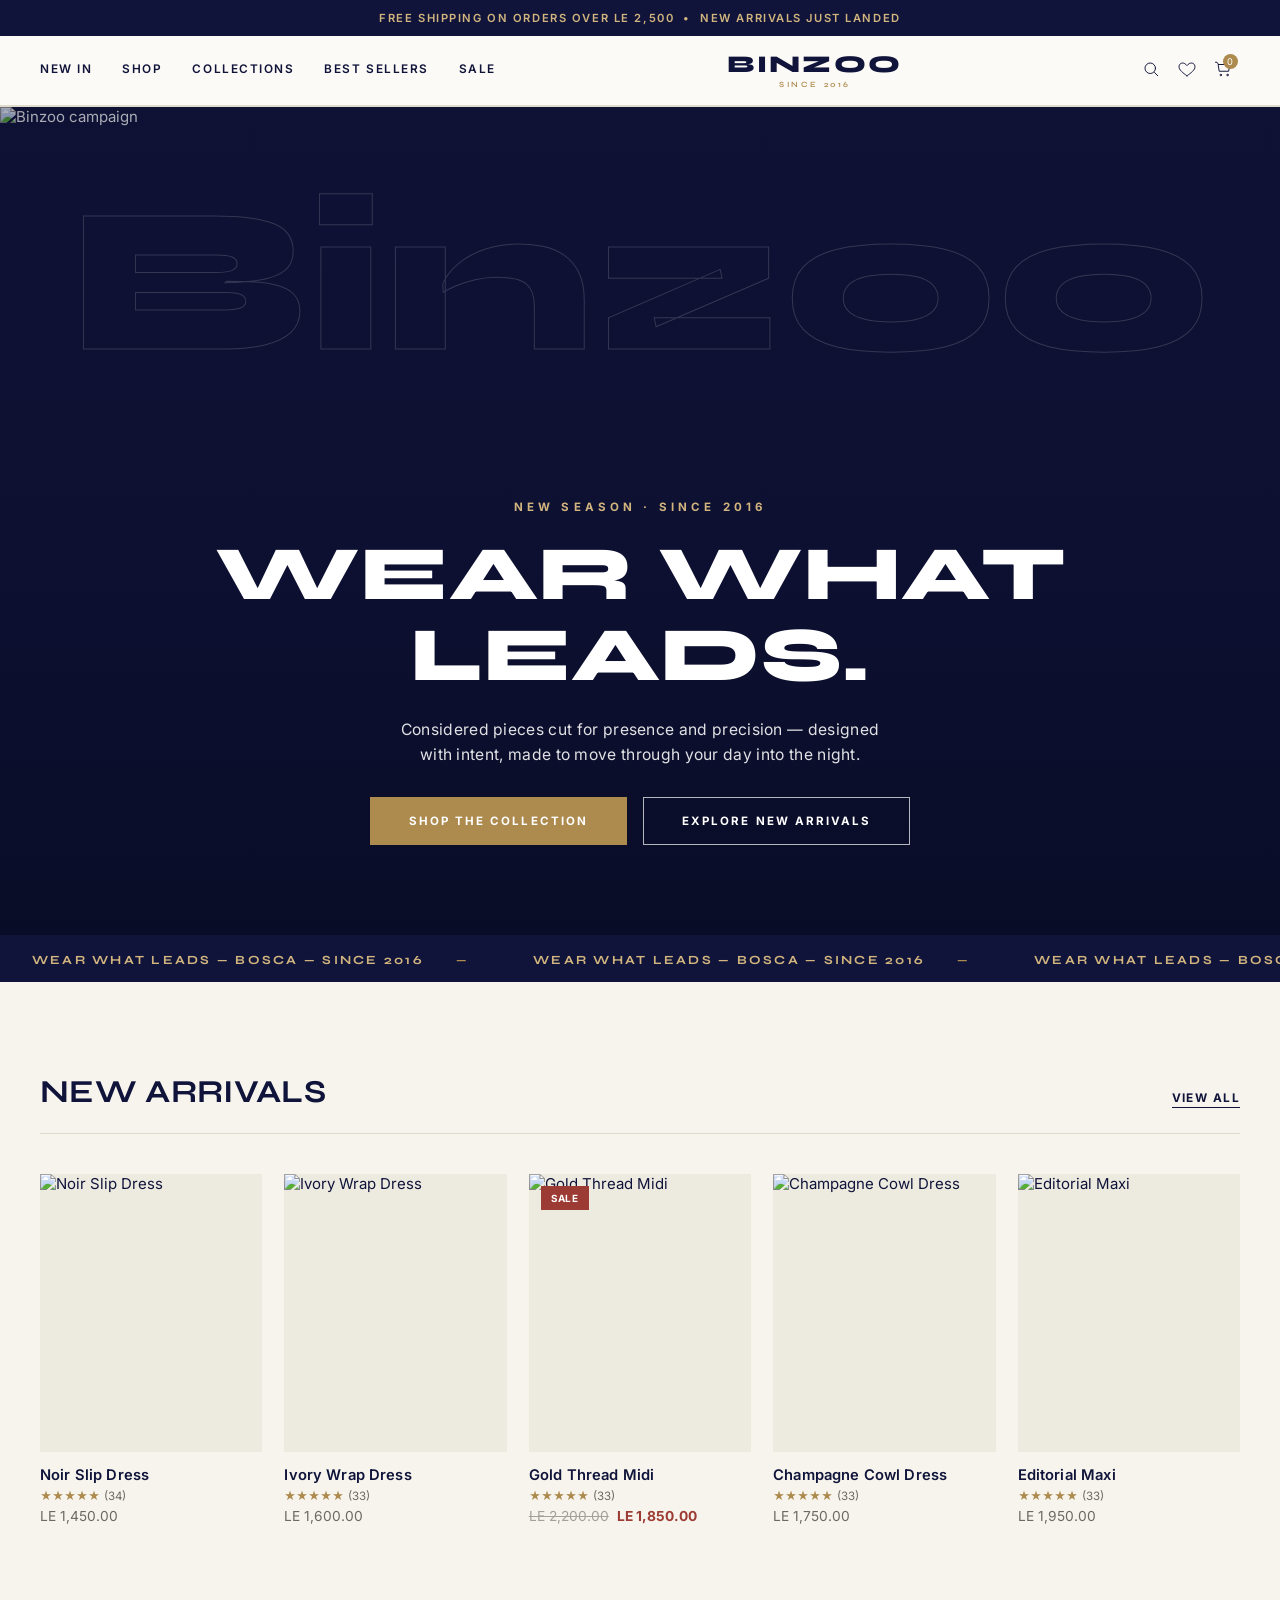
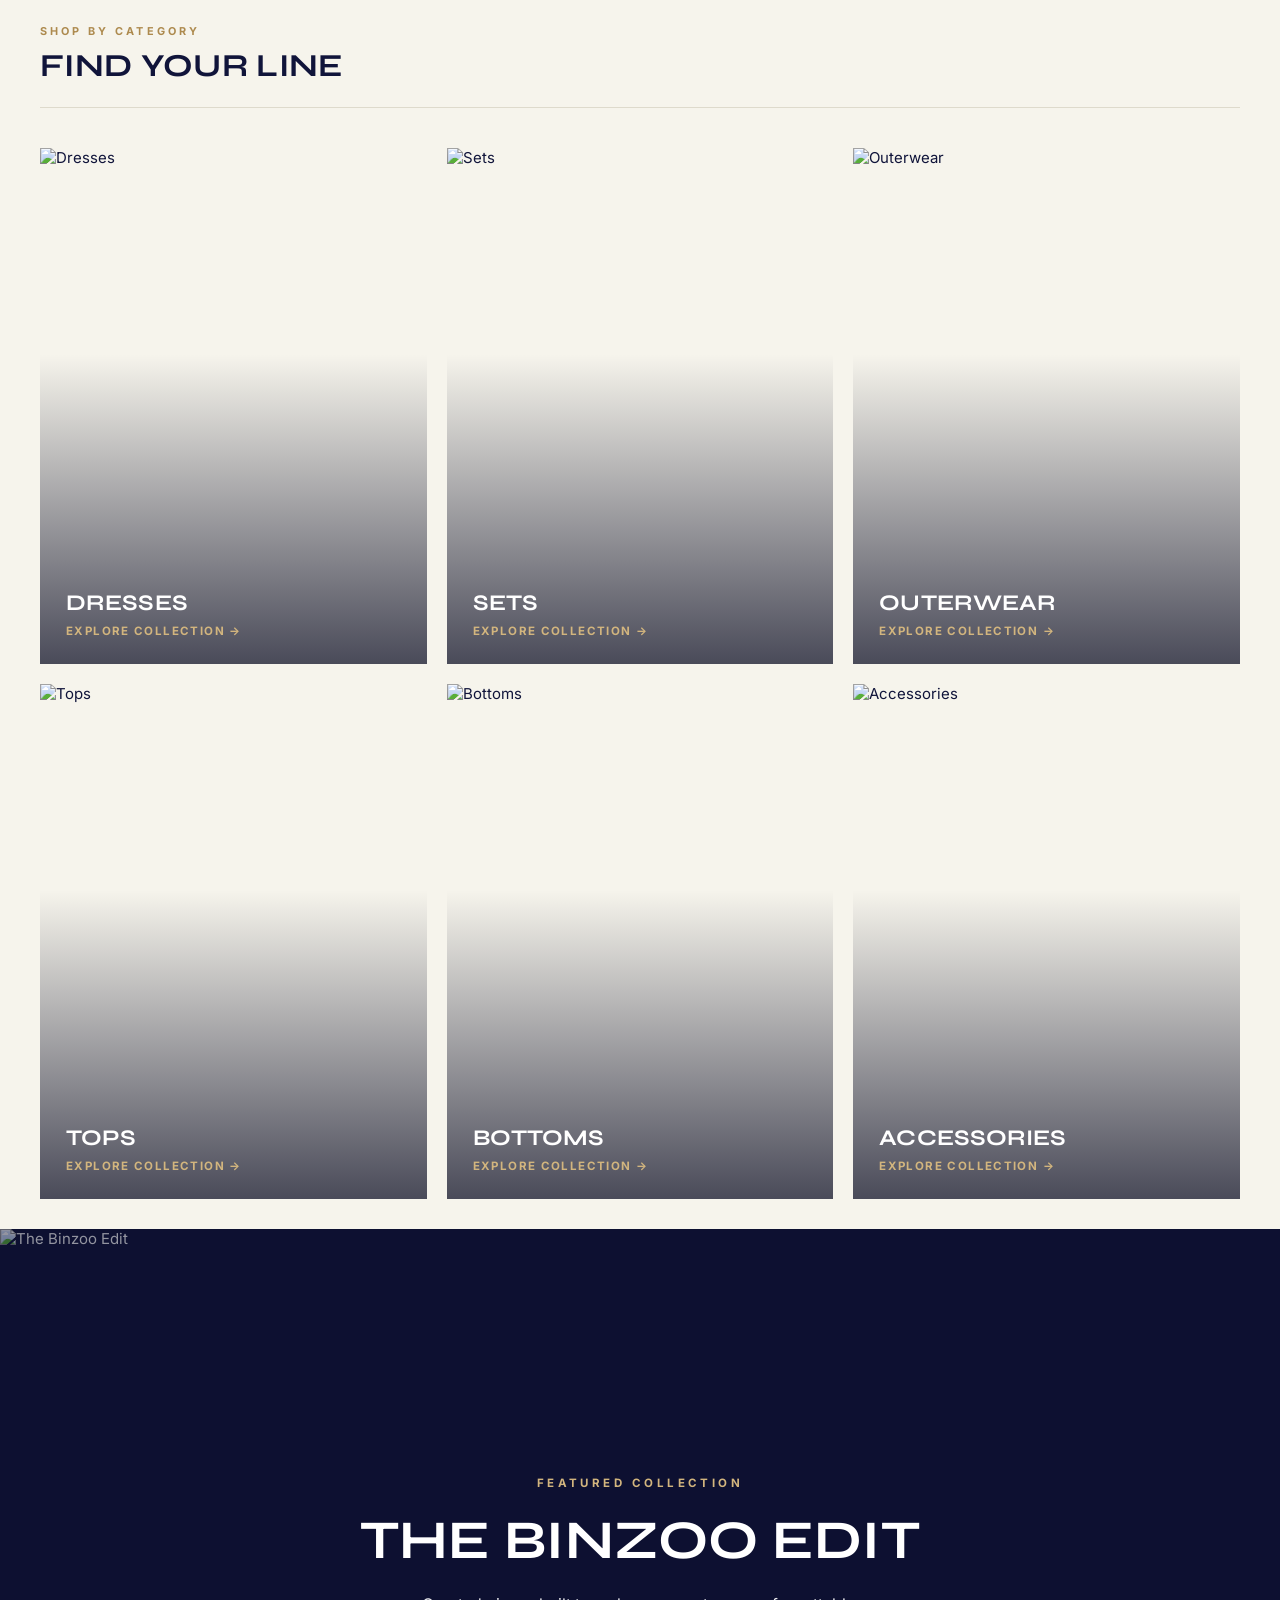
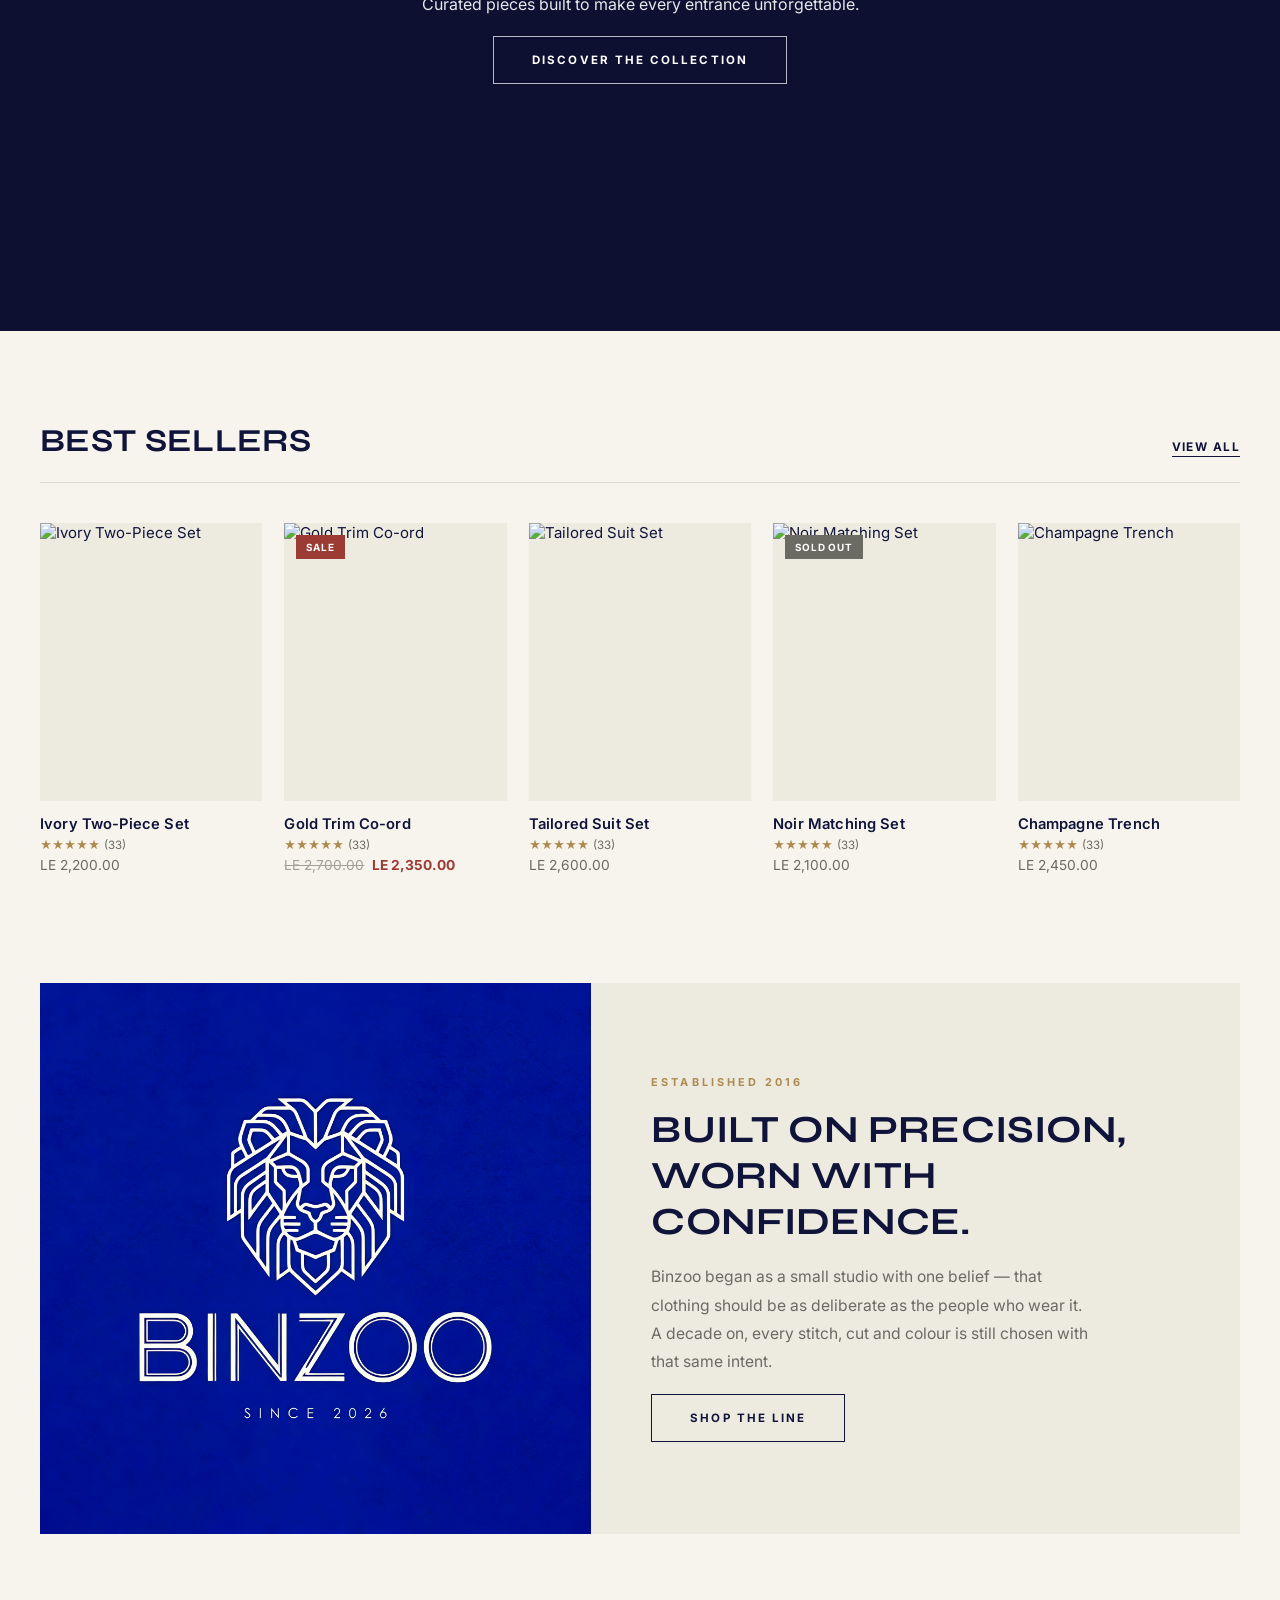
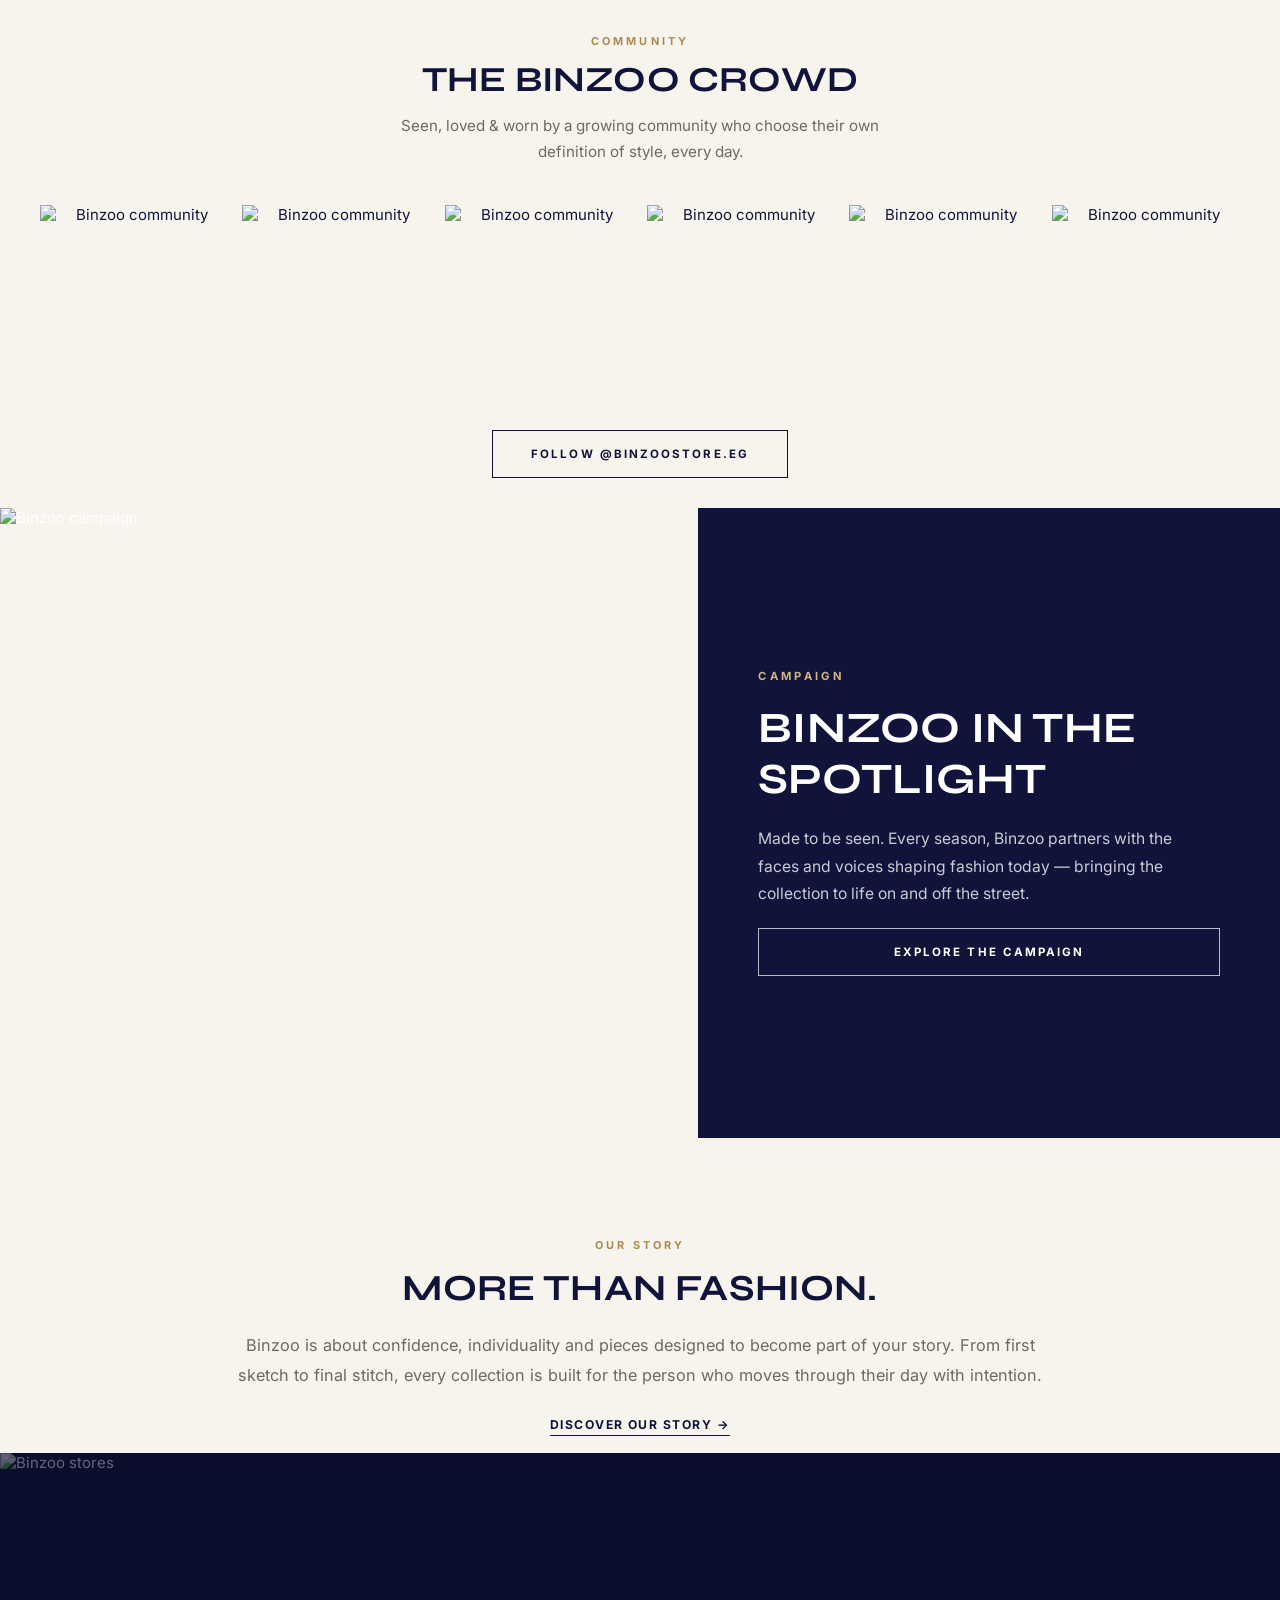
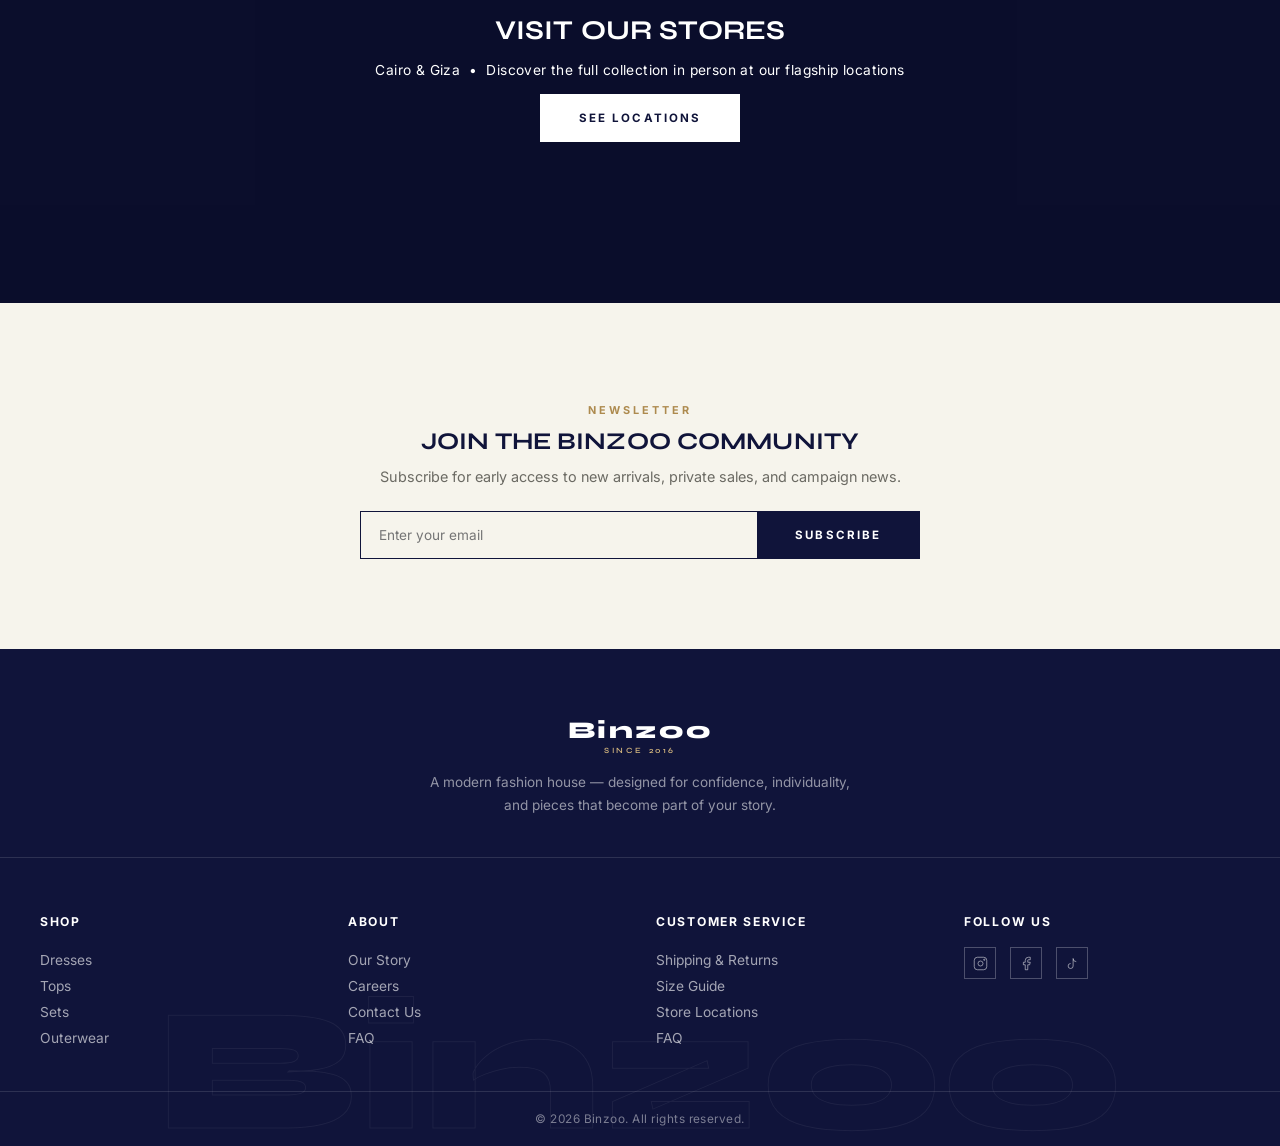
==== commit 3ead3f19: "second commit" ====
--- a/index.html
+++ b/index.html
@@ -3,8 +3,8 @@
 <head>
 <meta charset="UTF-8">
 <meta name="viewport" content="width=device-width, initial-scale=1.0">
-<title>BOSCA — Since 2016</title>
-<meta name="description" content="BOSCA — a modern fashion house established in 2016. Shop dresses, tops, sets and outerwear cut for confident, considered style.">
+<title>Binzoo — Since 2016</title>
+<meta name="description" content="Binzoo — a modern fashion house established in 2016. Shop dresses, tops, sets and outerwear cut for confident, considered style.">
 <link rel="preconnect" href="https://fonts.googleapis.com">
 <link rel="preconnect" href="https://fonts.gstatic.com" crossorigin>
 <link href="https://fonts.googleapis.com/css2?family=Syne:wght@600;700;800&family=Inter:wght@300;400;500;600;700;800&display=swap" rel="stylesheet">
@@ -25,7 +25,7 @@
       <a href="collection.html?c=accessories">Sale</a>
       <a href="#" class="nav-account">Account</a>
     </nav>
-    <a href="index.html" class="logo"><span class="logo-mark">BOSCA</span><span class="logo-since">Since 2016</span></a>
+    <a href="index.html" class="logo"><span class="logo-mark">BINZOO</span><span class="logo-since">Since 2016</span></a>
     <div class="header-actions">
       <button class="icon-btn" id="searchToggle" aria-label="Search">
         <svg viewBox="0 0 24 24"><circle cx="11" cy="11" r="7"/><line x1="21" y1="21" x2="16.65" y2="16.65"/></svg>
@@ -62,9 +62,9 @@
 <main>
   <!-- Hero -->
   <section class="hero">
-    <img src="https://images.pexels.com/photos/36397391/pexels-photo-36397391.jpeg" alt="BOSCA campaign">
+    <img src="https://images.pexels.com/photos/36397391/pexels-photo-36397391.jpeg" alt="Binzoo campaign">
     <div class="hero-overlay">
-      <div class="hero-mark" aria-hidden="true">BOSCA</div>
+      <div class="hero-mark" aria-hidden="true">Binzoo</div>
       <div class="hero-content">
         <span class="hero-eyebrow">New Season · Since 2016</span>
         <h1>Wear What Leads.</h1>
@@ -124,10 +124,10 @@
 
   <!-- Featured collection editorial -->
   <section class="editorial-feature">
-    <img src="https://images.pexels.com/photos/31861865/pexels-photo-31861865.jpeg?auto=compress&cs=tinysrgb&w=1800" alt="The Bosca Edit">
+    <img src="https://images.pexels.com/photos/31861865/pexels-photo-31861865.jpeg?auto=compress&cs=tinysrgb&w=1800" alt="The Binzoo Edit">
     <div class="editorial-feature-overlay">
       <span class="eyebrow">Featured Collection</span>
-      <h2>The Bosca Edit</h2>
+      <h2>The Binzoo Edit</h2>
       <p>Curated pieces built to make every entrance unforgettable.</p>
       <a href="collection.html?c=dresses" class="btn btn-outline-light">Discover the Collection</a>
     </div>
@@ -145,12 +145,12 @@
   <!-- Brand plaque / identity moment -->
   <section class="brand-plaque">
     <div class="brand-plaque-mark">
-      <img src="images/bosca-logo.jpeg" alt="BOSCA — Since 2016">
+      <img src="images/IMG_20260813_004909.jpg.jpeg" alt="Binzoo — Since 2016">
     </div>
     <div class="brand-plaque-copy">
       <span class="eyebrow">Established 2016</span>
       <h2>Built On Precision, Worn With Confidence.</h2>
-      <p>BOSCA began as a small studio with one belief — that clothing should be as deliberate as the people who wear it. A decade on, every stitch, cut and colour is still chosen with that same intent.</p>
+      <p>Binzoo began as a small studio with one belief — that clothing should be as deliberate as the people who wear it. A decade on, every stitch, cut and colour is still chosen with that same intent.</p>
       <a href="collection.html?c=dresses" class="btn btn-outline" style="align-self:flex-start;">Shop the Line</a>
     </div>
   </section>
@@ -158,44 +158,44 @@
   <!-- Social proof -->
   <section class="social-proof">
     <span class="eyebrow">Community</span>
-    <h2>The Bosca Crowd</h2>
+    <h2>The Binzoo Crowd</h2>
     <p>Seen, loved &amp; worn by a growing community who choose their own definition of style, every day.</p>
     <div class="social-grid">
-      <a href="https://www.instagram.com/boscastore.eg" target="_blank" rel="noopener">
-        <img src="https://images.pexels.com/photos/14371053/pexels-photo-14371053.jpeg?auto=compress&cs=tinysrgb&w=500" alt="Bosca community">
-        <div class="sg-overlay"><svg viewBox="0 0 24 24"><rect x="2" y="2" width="20" height="20" rx="5"/><circle cx="12" cy="12" r="4"/><circle cx="18" cy="6" r="1"/></svg></div>
-      </a>
-      <a href="https://www.instagram.com/boscastore.eg" target="_blank" rel="noopener">
-        <img src="https://images.pexels.com/photos/32037515/pexels-photo-32037515.jpeg?auto=compress&cs=tinysrgb&w=500" alt="Bosca community">
-        <div class="sg-overlay"><svg viewBox="0 0 24 24"><rect x="2" y="2" width="20" height="20" rx="5"/><circle cx="12" cy="12" r="4"/><circle cx="18" cy="6" r="1"/></svg></div>
-      </a>
-      <a href="https://www.instagram.com/boscastore.eg" target="_blank" rel="noopener">
-        <img src="https://images.pexels.com/photos/8744534/pexels-photo-8744534.jpeg?auto=compress&cs=tinysrgb&w=500" alt="Bosca community">
-        <div class="sg-overlay"><svg viewBox="0 0 24 24"><rect x="2" y="2" width="20" height="20" rx="5"/><circle cx="12" cy="12" r="4"/><circle cx="18" cy="6" r="1"/></svg></div>
-      </a>
-      <a href="https://www.instagram.com/boscastore.eg" target="_blank" rel="noopener">
-        <img src="https://images.pexels.com/photos/8640242/pexels-photo-8640242.jpeg?auto=compress&cs=tinysrgb&w=500" alt="Bosca community">
-        <div class="sg-overlay"><svg viewBox="0 0 24 24"><rect x="2" y="2" width="20" height="20" rx="5"/><circle cx="12" cy="12" r="4"/><circle cx="18" cy="6" r="1"/></svg></div>
-      </a>
-      <a href="https://www.instagram.com/boscastore.eg" target="_blank" rel="noopener">
-        <img src="https://images.pexels.com/photos/12055314/pexels-photo-12055314.jpeg?auto=compress&cs=tinysrgb&w=500" alt="Bosca community">
-        <div class="sg-overlay"><svg viewBox="0 0 24 24"><rect x="2" y="2" width="20" height="20" rx="5"/><circle cx="12" cy="12" r="4"/><circle cx="18" cy="6" r="1"/></svg></div>
-      </a>
-      <a href="https://www.instagram.com/boscastore.eg" target="_blank" rel="noopener">
-        <img src="https://images.pexels.com/photos/3427560/pexels-photo-3427560.jpeg?auto=compress&cs=tinysrgb&w=500" alt="Bosca community">
-        <div class="sg-overlay"><svg viewBox="0 0 24 24"><rect x="2" y="2" width="20" height="20" rx="5"/><circle cx="12" cy="12" r="4"/><circle cx="18" cy="6" r="1"/></svg></div>
-      </a>
-    </div>
-    <a href="https://www.instagram.com/boscastore.eg" target="_blank" rel="noopener" class="btn btn-outline">Follow @boscastore.eg</a>
+      <a href="https://www.instagram.com/systematic_wave/" target="_blank" rel="noopener">
+        <img src="https://images.pexels.com/photos/14371053/pexels-photo-14371053.jpeg?auto=compress&cs=tinysrgb&w=500" alt="Binzoo community">
+        <div class="sg-overlay"><svg viewBox="0 0 24 24"><rect x="2" y="2" width="20" height="20" rx="5"/><circle cx="12" cy="12" r="4"/><circle cx="18" cy="6" r="1"/></svg></div>
+      </a>
+      <a href="https://www.instagram.com/systematic_wave/" target="_blank" rel="noopener">
+        <img src="https://images.pexels.com/photos/32037515/pexels-photo-32037515.jpeg?auto=compress&cs=tinysrgb&w=500" alt="Binzoo community">
+        <div class="sg-overlay"><svg viewBox="0 0 24 24"><rect x="2" y="2" width="20" height="20" rx="5"/><circle cx="12" cy="12" r="4"/><circle cx="18" cy="6" r="1"/></svg></div>
+      </a>
+      <a href="https://www.instagram.com/systematic_wave/" target="_blank" rel="noopener">
+        <img src="https://images.pexels.com/photos/8744534/pexels-photo-8744534.jpeg?auto=compress&cs=tinysrgb&w=500" alt="Binzoo community">
+        <div class="sg-overlay"><svg viewBox="0 0 24 24"><rect x="2" y="2" width="20" height="20" rx="5"/><circle cx="12" cy="12" r="4"/><circle cx="18" cy="6" r="1"/></svg></div>
+      </a>
+      <a href="https://www.instagram.com/systematic_wave/" target="_blank" rel="noopener">
+        <img src="https://images.pexels.com/photos/8640242/pexels-photo-8640242.jpeg?auto=compress&cs=tinysrgb&w=500" alt="Binzoo community">
+        <div class="sg-overlay"><svg viewBox="0 0 24 24"><rect x="2" y="2" width="20" height="20" rx="5"/><circle cx="12" cy="12" r="4"/><circle cx="18" cy="6" r="1"/></svg></div>
+      </a>
+      <a href="https://www.instagram.com/systematic_wave/" target="_blank" rel="noopener">
+        <img src="https://images.pexels.com/photos/12055314/pexels-photo-12055314.jpeg?auto=compress&cs=tinysrgb&w=500" alt="Binzoo community">
+        <div class="sg-overlay"><svg viewBox="0 0 24 24"><rect x="2" y="2" width="20" height="20" rx="5"/><circle cx="12" cy="12" r="4"/><circle cx="18" cy="6" r="1"/></svg></div>
+      </a>
+      <a href="https://www.instagram.com/systematic_wave/" target="_blank" rel="noopener">
+        <img src="https://images.pexels.com/photos/3427560/pexels-photo-3427560.jpeg?auto=compress&cs=tinysrgb&w=500" alt="Binzoo community">
+        <div class="sg-overlay"><svg viewBox="0 0 24 24"><rect x="2" y="2" width="20" height="20" rx="5"/><circle cx="12" cy="12" r="4"/><circle cx="18" cy="6" r="1"/></svg></div>
+      </a>
+    </div>
+    <a href="https://www.instagram.com/systematic_wave/" target="_blank" rel="noopener" class="btn btn-outline">Follow @Binzoostore.eg</a>
   </section>
 
   <!-- Campaign / spotlight -->
   <section class="campaign">
-    <img src="https://images.pexels.com/photos/4911458/pexels-photo-4911458.jpeg?auto=compress&cs=tinysrgb&w=1400" alt="BOSCA campaign">
+    <img src="https://images.pexels.com/photos/4911458/pexels-photo-4911458.jpeg?auto=compress&cs=tinysrgb&w=1400" alt="Binzoo campaign">
     <div class="campaign-copy">
       <span class="eyebrow">Campaign</span>
-      <h2>Bosca In The Spotlight</h2>
-      <p>Made to be seen. Every season, BOSCA partners with the faces and voices shaping fashion today — bringing the collection to life on and off the street.</p>
+      <h2>Binzoo In The Spotlight</h2>
+      <p>Made to be seen. Every season, Binzoo partners with the faces and voices shaping fashion today — bringing the collection to life on and off the street.</p>
       <a href="collection.html?c=dresses" class="btn btn-outline-light">Explore the Campaign</a>
     </div>
   </section>
@@ -204,13 +204,13 @@
   <section class="brand-story">
     <span class="eyebrow">Our Story</span>
     <h2>More Than Fashion.</h2>
-    <p>BOSCA is about confidence, individuality and pieces designed to become part of your story. From first sketch to final stitch, every collection is built for the person who moves through their day with intention.</p>
+    <p>Binzoo is about confidence, individuality and pieces designed to become part of your story. From first sketch to final stitch, every collection is built for the person who moves through their day with intention.</p>
     <a href="#">Discover Our Story →</a>
   </section>
 
   <!-- Store locations -->
   <section class="stores" id="stores">
-    <img src="https://images.pexels.com/photos/31049717/pexels-photo-31049717.jpeg?auto=compress&cs=tinysrgb&w=1600" alt="BOSCA stores">
+    <img src="https://images.pexels.com/photos/31049717/pexels-photo-31049717.jpeg?auto=compress&cs=tinysrgb&w=1600" alt="Binzoo stores">
     <div class="stores-overlay">
       <h2>Visit Our Stores</h2>
       <p>Cairo &amp; Giza &nbsp;•&nbsp; Discover the full collection in person at our flagship locations</p>
@@ -221,7 +221,7 @@
   <!-- Newsletter -->
   <section class="newsletter-band" id="contact">
     <span class="eyebrow">Newsletter</span>
-    <h3>Join the Bosca Community</h3>
+    <h3>Join the Binzoo Community</h3>
     <p>Subscribe for early access to new arrivals, private sales, and campaign news.</p>
     <form id="newsletterForm">
       <input type="email" placeholder="Enter your email" required>
@@ -232,9 +232,9 @@
 </main>
 
 <footer class="site-footer">
-  <div class="footer-mark" aria-hidden="true">BOSCA</div>
+  <div class="footer-mark" aria-hidden="true">Binzoo</div>
   <div class="footer-top">
-    <a href="index.html" class="logo"><span class="logo-mark">BOSCA</span><span class="logo-since">Since 2016</span></a>
+    <a href="index.html" class="logo"><span class="logo-mark">Binzoo</span><span class="logo-since">Since 2016</span></a>
     <p>A modern fashion house — designed for confidence, individuality, and pieces that become part of your story.</p>
   </div>
   <div class="footer-inner">
@@ -262,19 +262,19 @@
     <div class="footer-col">
       <h4>Follow Us</h4>
       <div class="footer-social">
-        <a href="https://www.instagram.com/boscastore.eg" target="_blank" rel="noopener" aria-label="Instagram">
+        <a href="https://www.instagram.com/systematic_wave/" target="_blank" rel="noopener" aria-label="Instagram">
           <svg viewBox="0 0 24 24"><rect x="2" y="2" width="20" height="20" rx="5"/><circle cx="12" cy="12" r="4"/><circle cx="18" cy="6" r="1"/></svg>
         </a>
-        <a href="https://web.facebook.com/bosca.fashion.wear1" target="_blank" rel="noopener" aria-label="Facebook">
+        <a href="https://www.facebook.com/profile.php?id=61589751800179" target="_blank" rel="noopener" aria-label="Facebook">
           <svg viewBox="0 0 24 24"><path d="M18 2h-3a5 5 0 00-5 5v3H7v4h3v8h4v-8h3l1-4h-4V7a1 1 0 011-1h3z"/></svg>
         </a>
-        <a href="https://www.tiktok.com/@boscastore" target="_blank" rel="noopener" aria-label="TikTok">
+        <a href="https://www.tiktok.com/@systematic_wave?is_from_webapp=1&sender_device=pc" target="_blank" rel="noopener" aria-label="TikTok">
           <svg viewBox="0 0 24 24"><path d="M9 12a4 4 0 104 4V4a5 5 0 005 5"/></svg>
         </a>
       </div>
     </div>
   </div>
-  <div class="footer-bottom"><p>© 2026 BOSCA. All rights reserved.</p></div>
+  <div class="footer-bottom"><p>© 2026 Binzoo. All rights reserved.</p></div>
 </footer>
 
 <div class="toast" id="toast"></div>
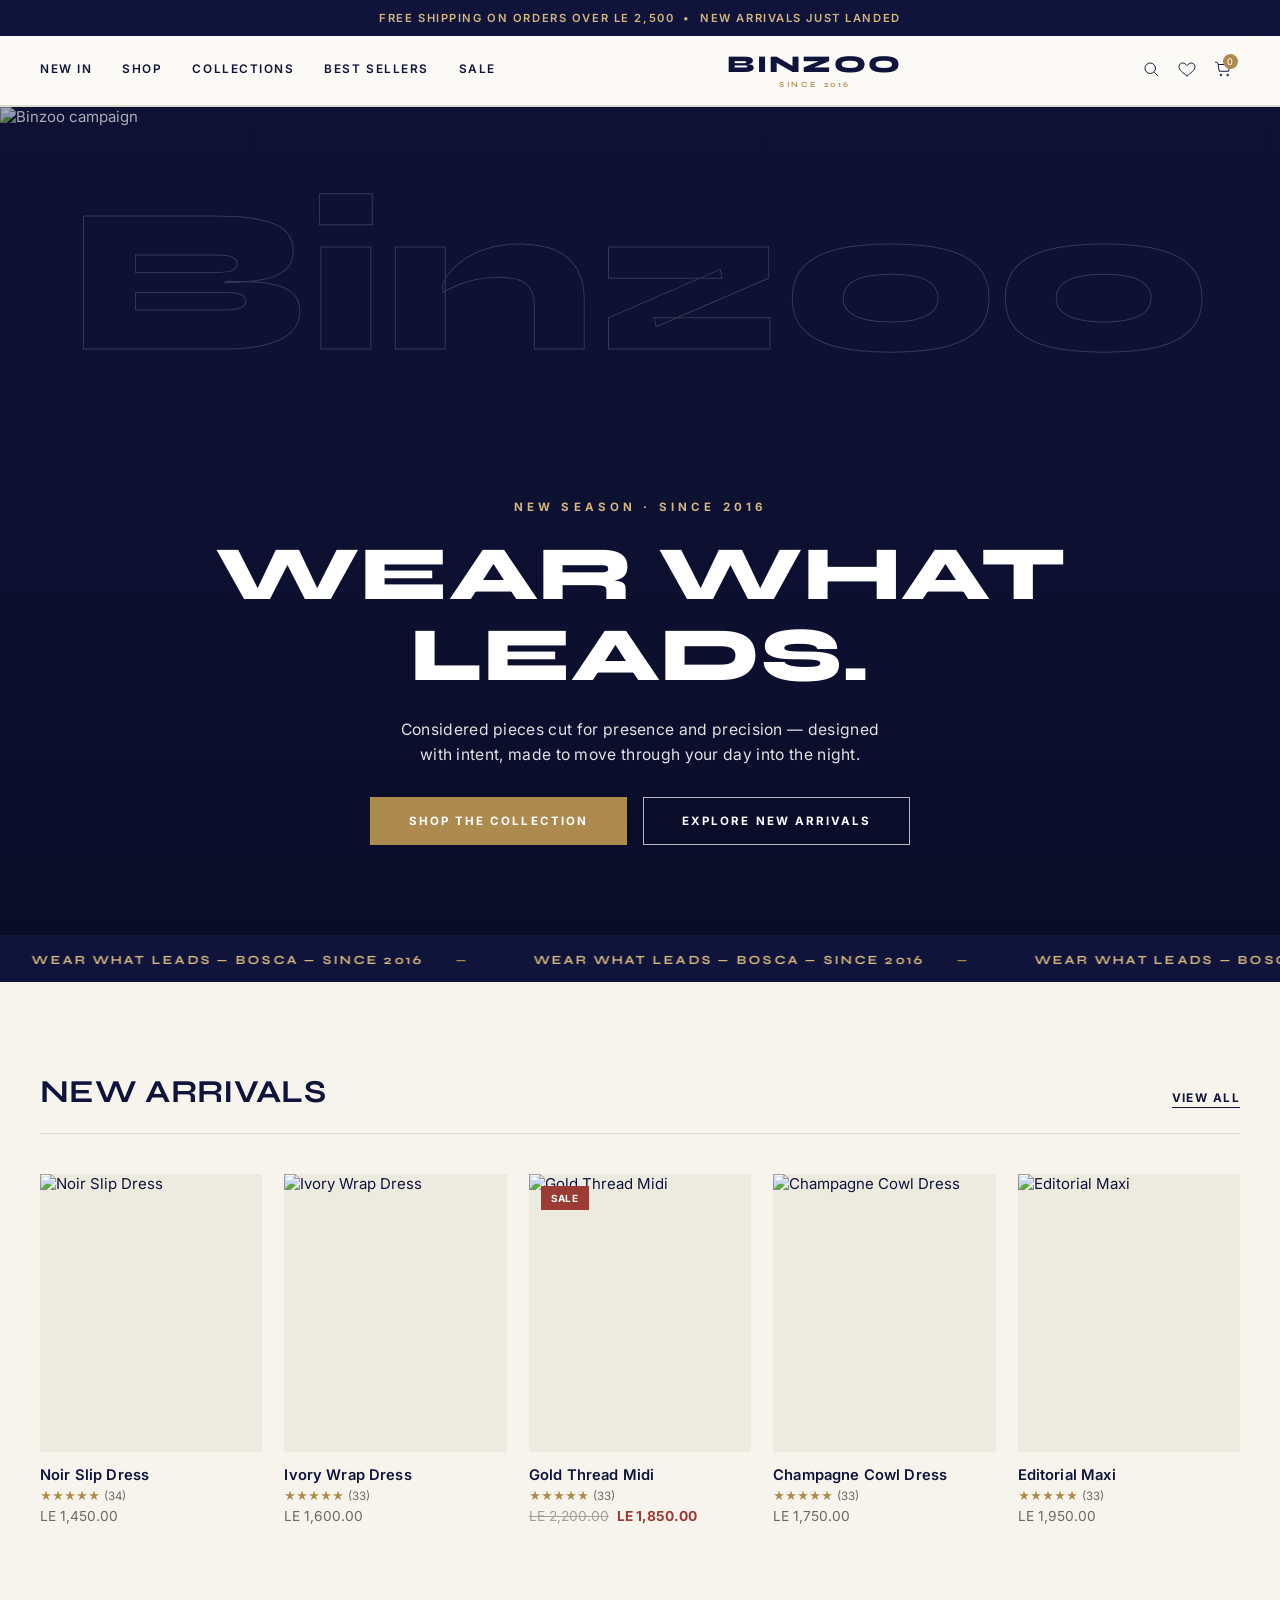
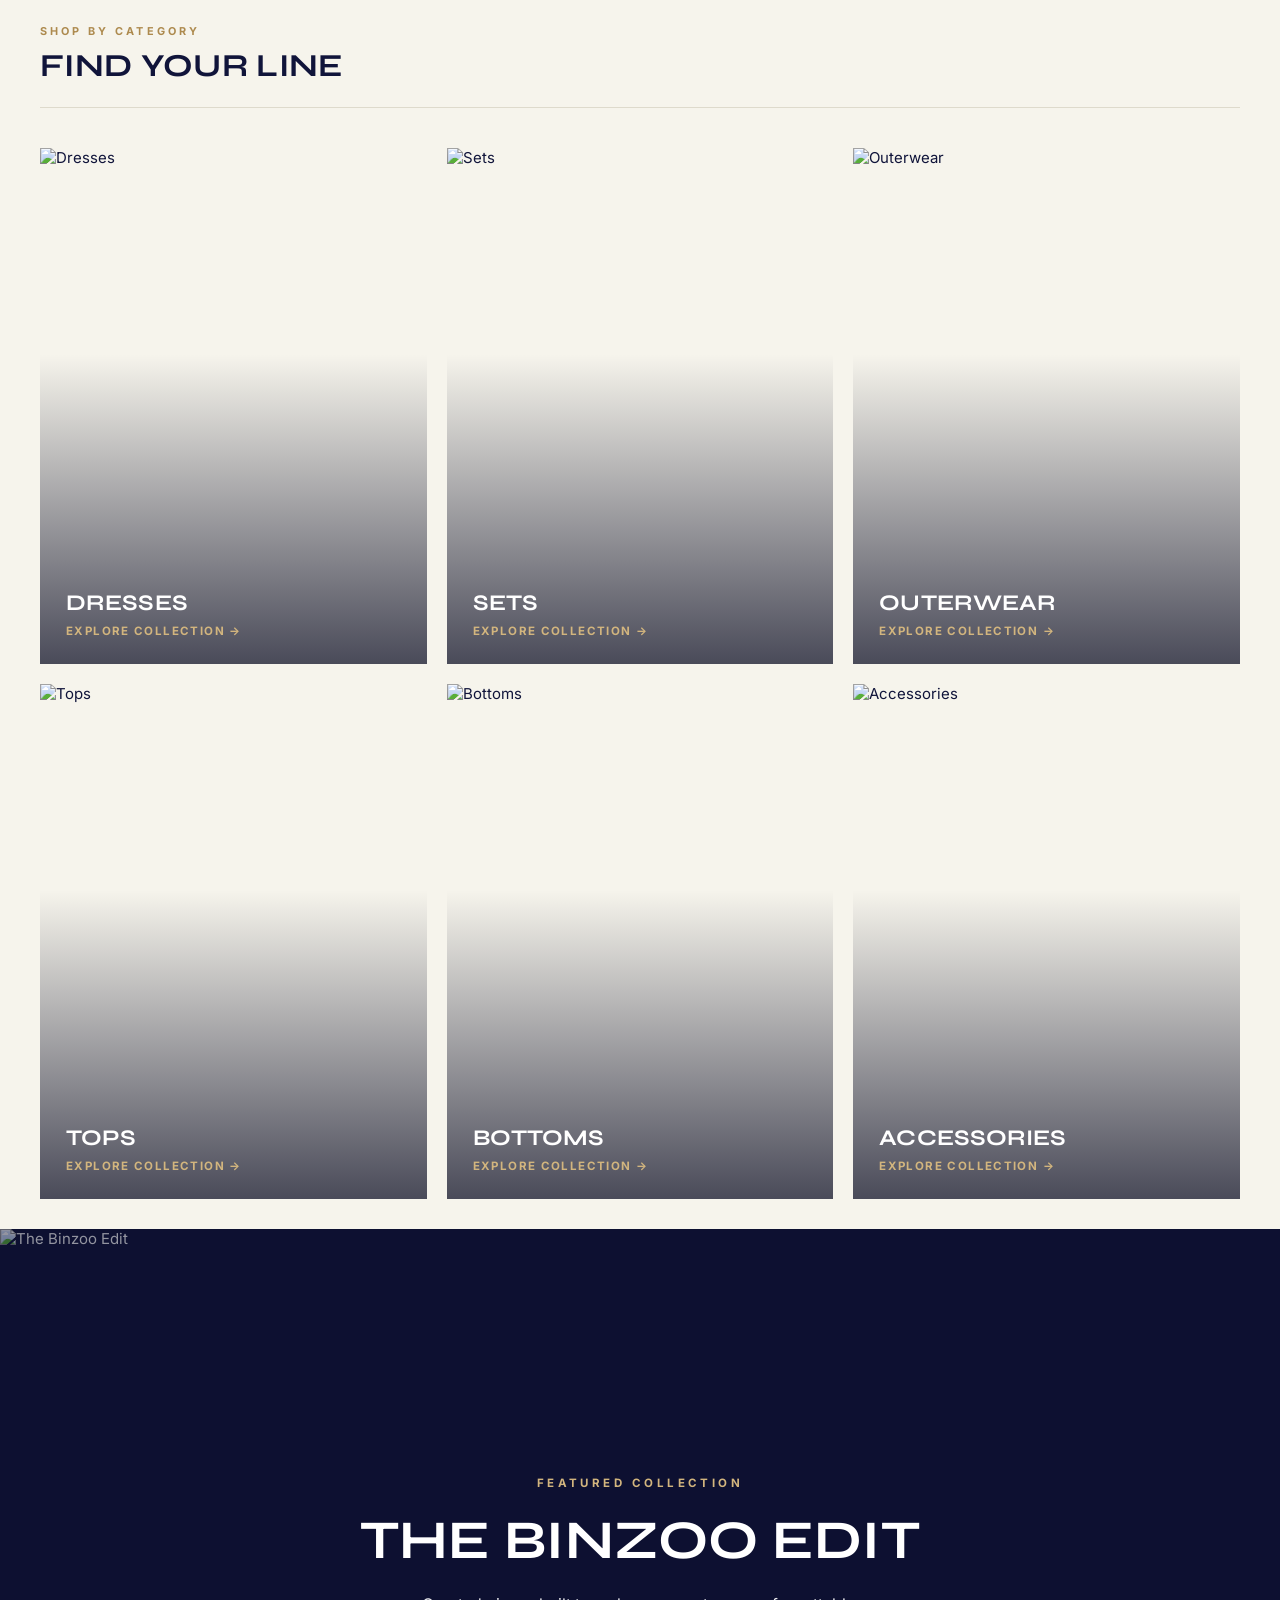
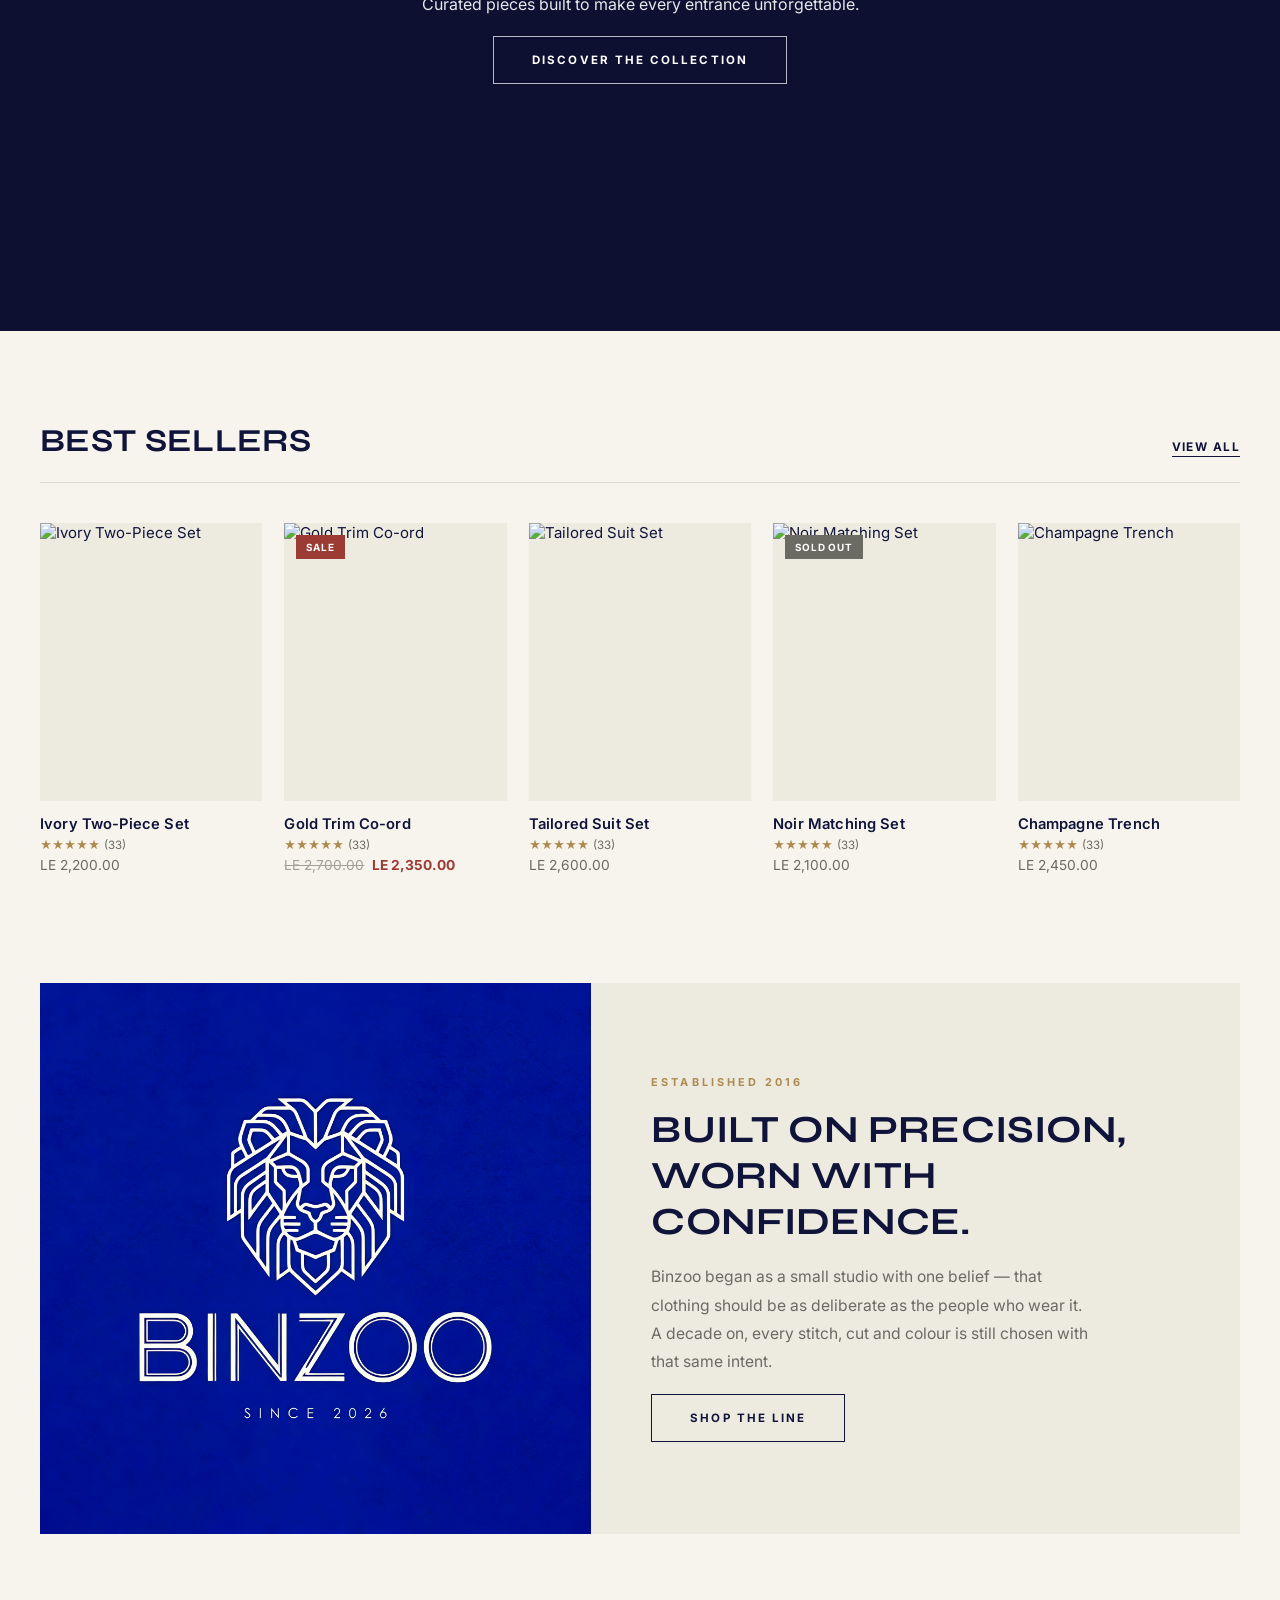
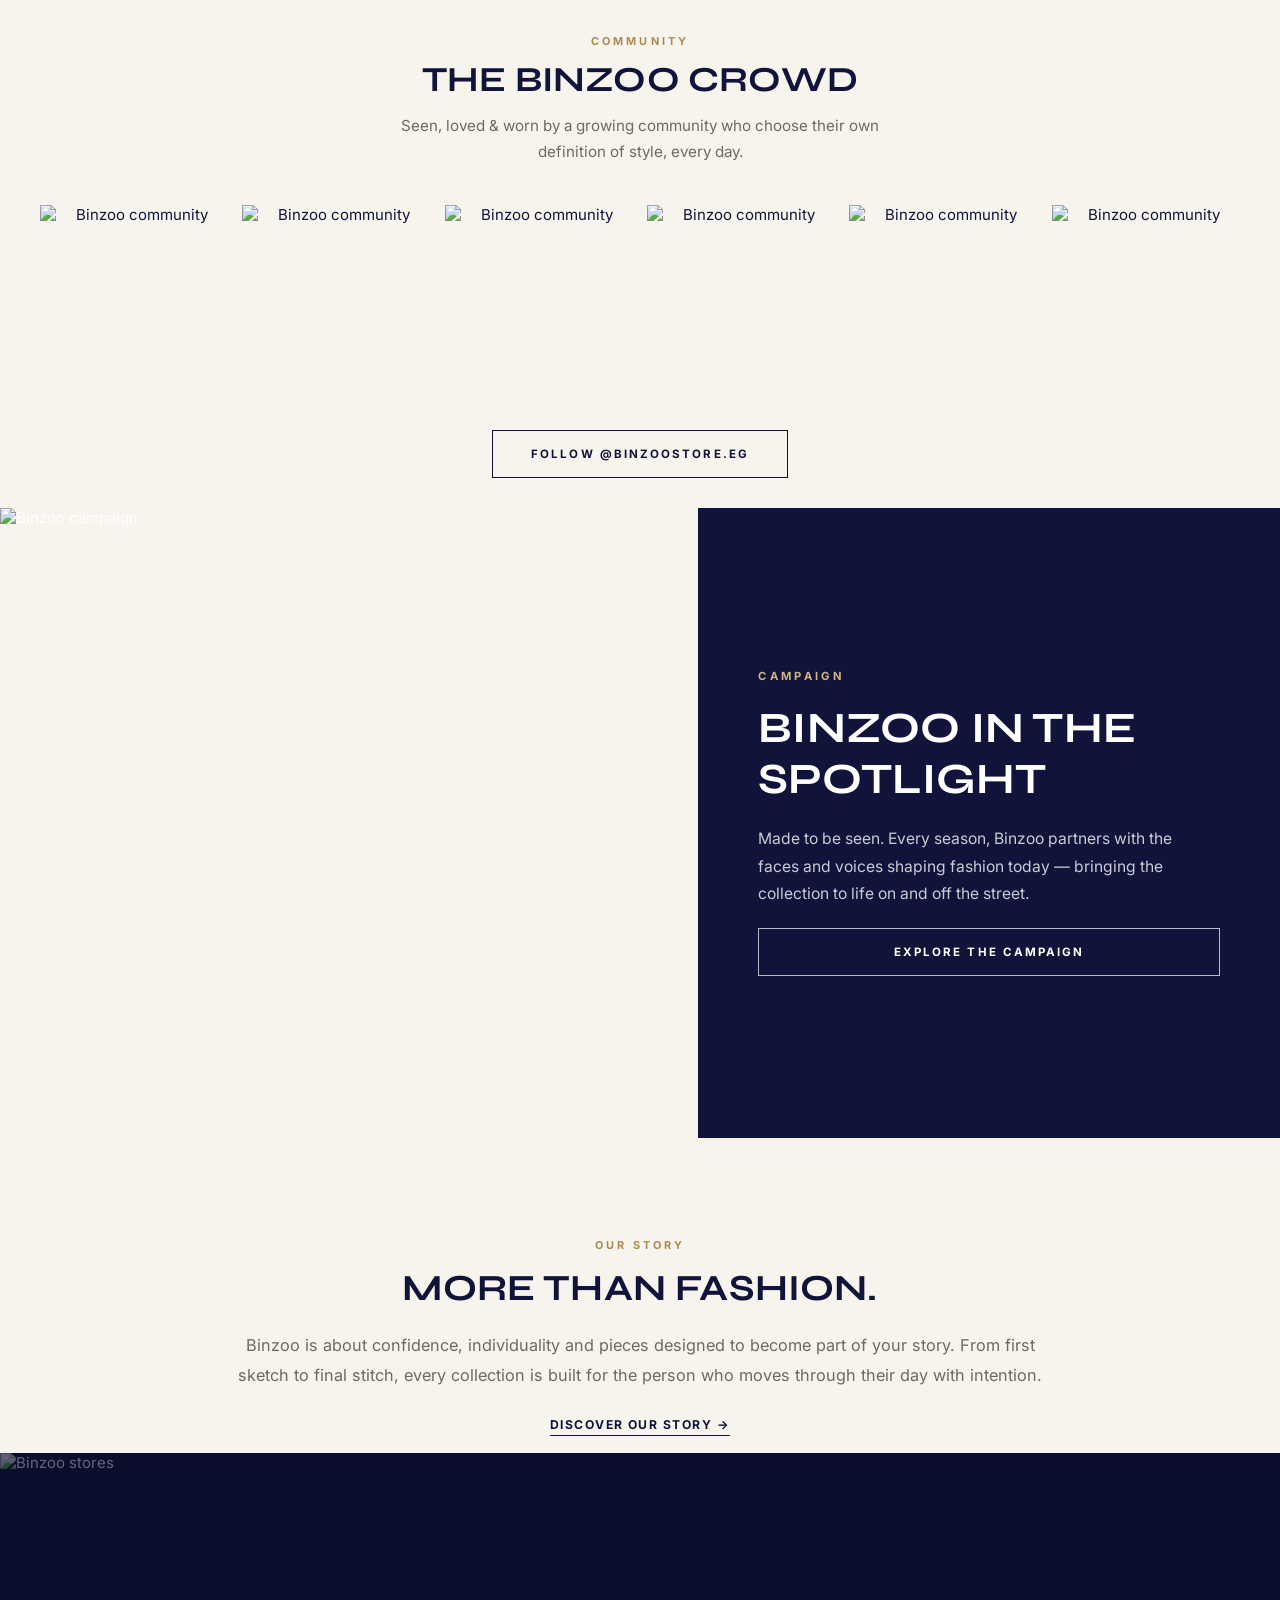
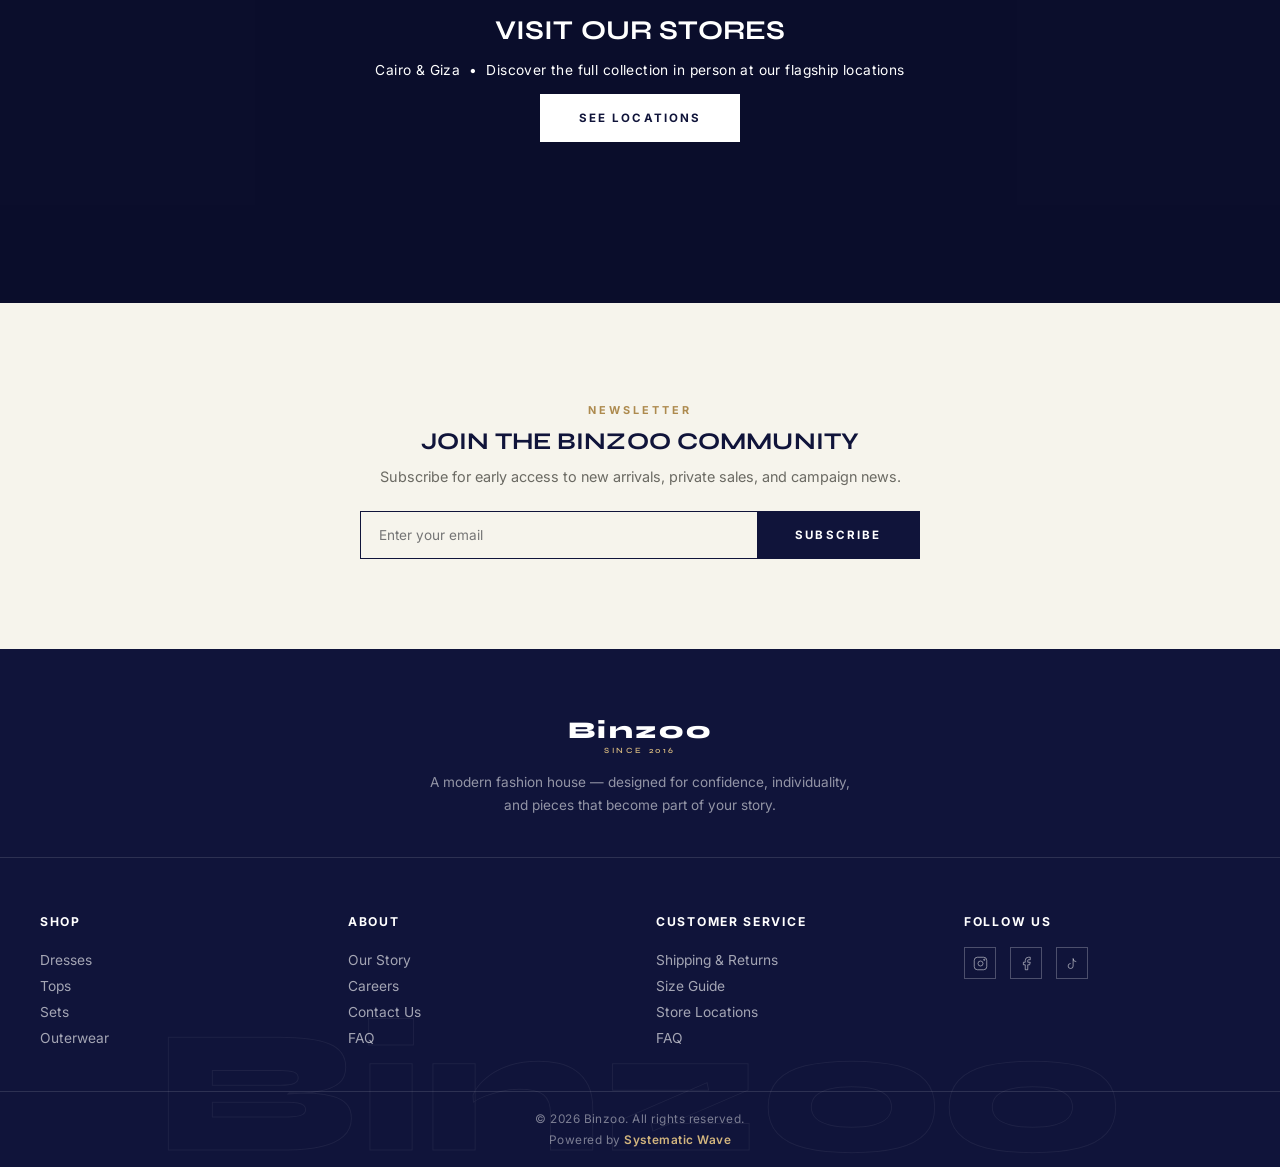
==== commit 3d523be5: "third commit" ====
--- a/index.html
+++ b/index.html
@@ -274,7 +274,22 @@
       </div>
     </div>
   </div>
-  <div class="footer-bottom"><p>© 2026 Binzoo. All rights reserved.</p></div>
+  <!-- <div class="footer-bottom"><p>© 2026 Binzoo. All rights reserved.</p></div> -->
+  <div class="footer-bottom">
+  <p class="copyright">© 2026 Binzoo. All rights reserved.</p>
+
+  <p class="powered-text">
+    Powered by
+    <a
+      href="https://www.instagram.com/systematic_wave/"
+      target="_blank"
+      rel="noopener noreferrer"
+      class="powered-by"
+    >
+      Systematic Wave
+    </a>
+  </p>
+</div>
 </footer>
 
 <div class="toast" id="toast"></div>
--- a/css/style.css
+++ b/css/style.css
@@ -386,3 +386,45 @@
   .logo-since{display:none;}
   .search-panel-inner{padding:18px 16px;}
 }
+
+.footer-bottom {
+  border-top: 1px solid rgba(255,255,255,.12);
+  text-align: center;
+  padding: 20px;
+  font-size: .74rem;
+  color: rgba(255,255,255,.45);
+  letter-spacing: .04em;
+  position: relative;
+  z-index: 1;
+}
+
+.footer-bottom p {
+  margin: 0;
+}
+
+.powered-text {
+  margin-top: 7px !important;
+}
+
+.powered-by {
+  color: var(--brass-soft);
+  text-decoration: none;
+  font-weight: 600;
+  transition: opacity .3s ease;
+}
+
+.powered-by:hover {
+  opacity: .7;
+}
+
+@media (max-width: 480px) {
+  .footer-bottom {
+    padding: 18px 12px;
+    font-size: .68rem;
+    line-height: 1.6;
+  }
+
+  .powered-text {
+    margin-top: 6px !important;
+  }
+}
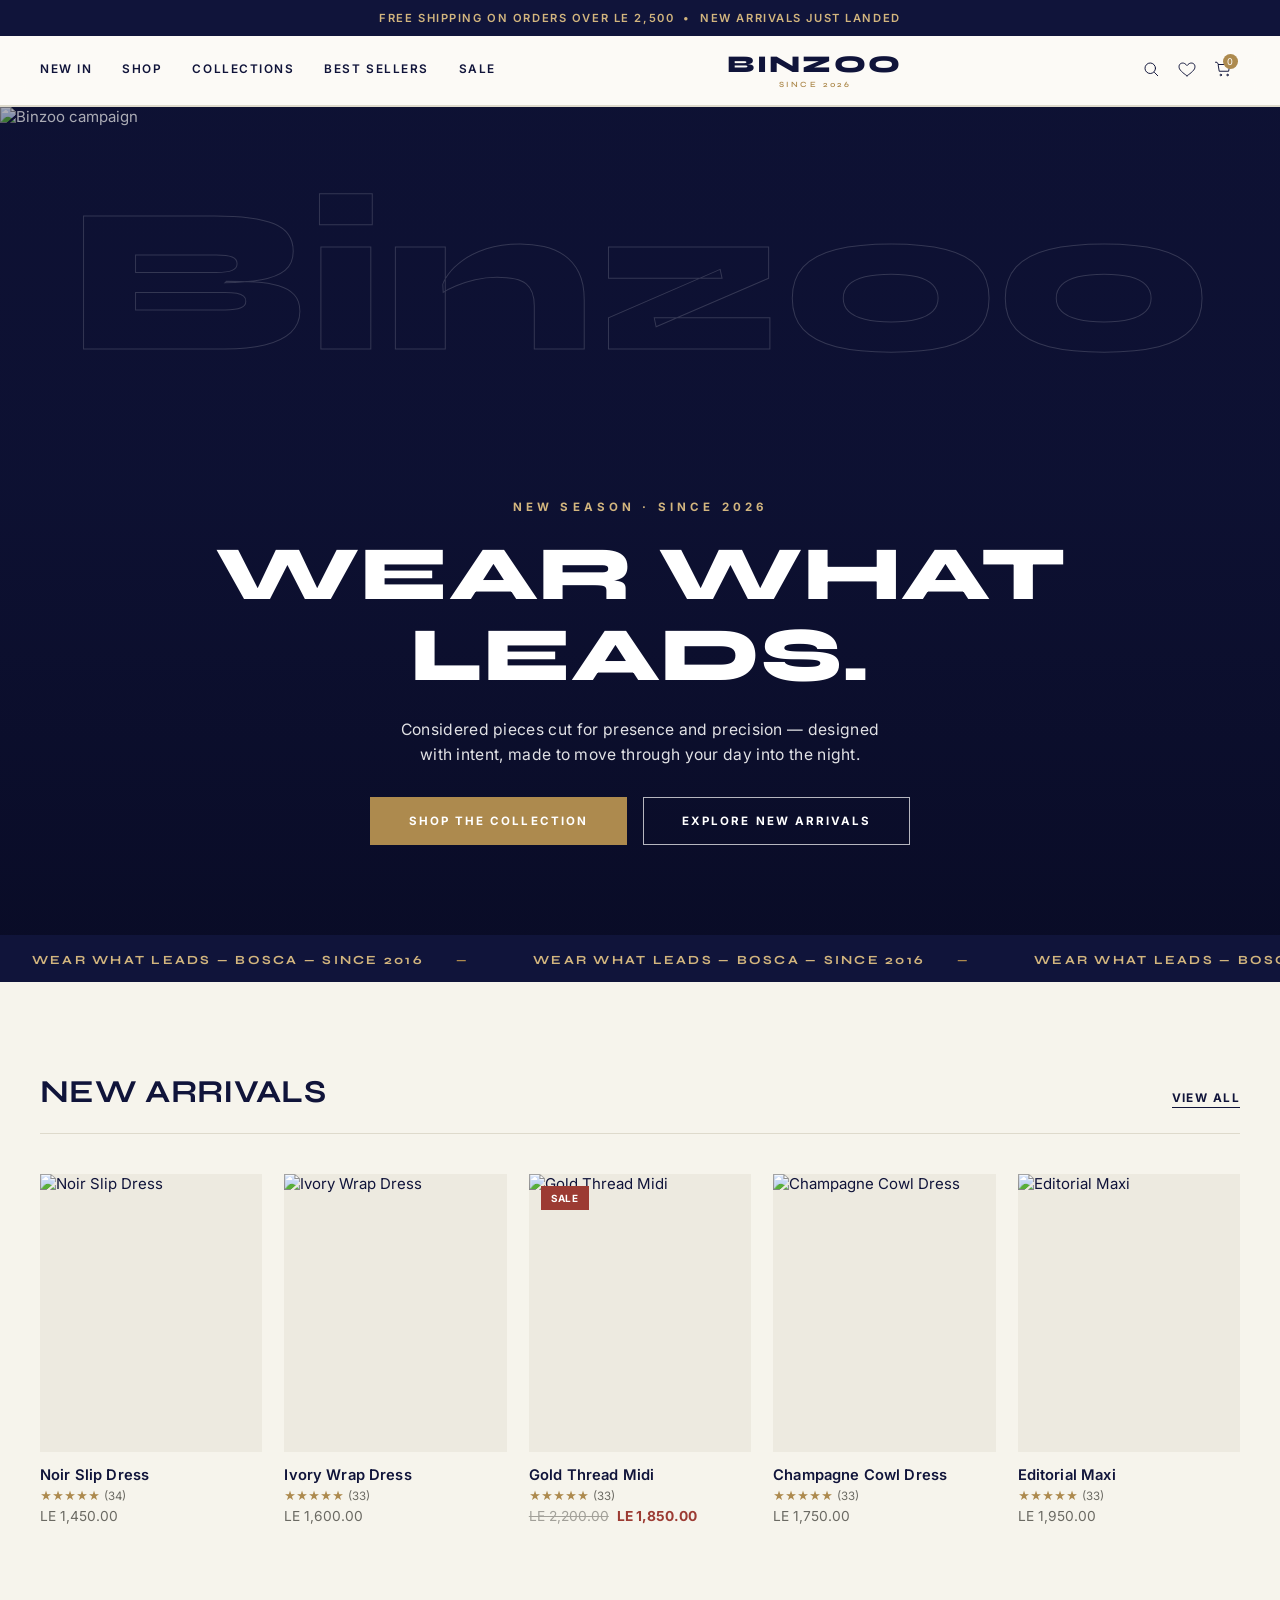
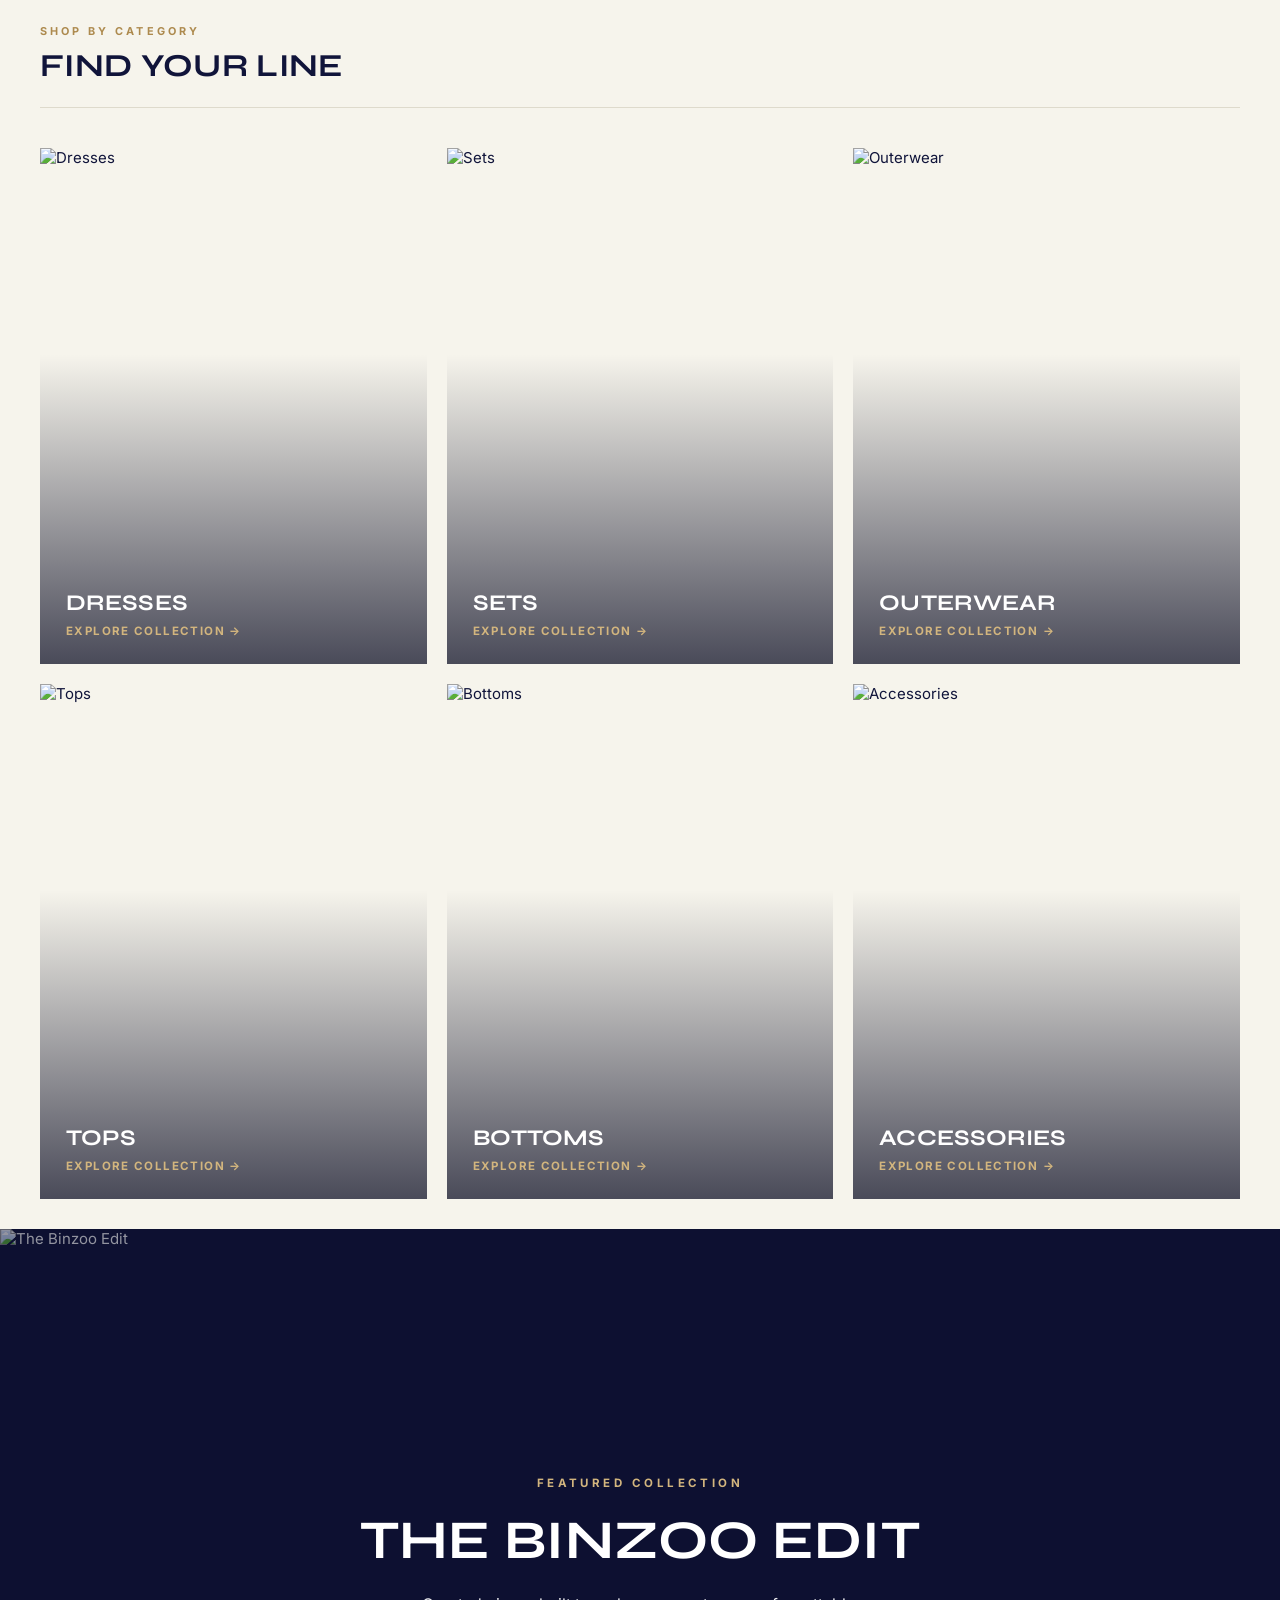
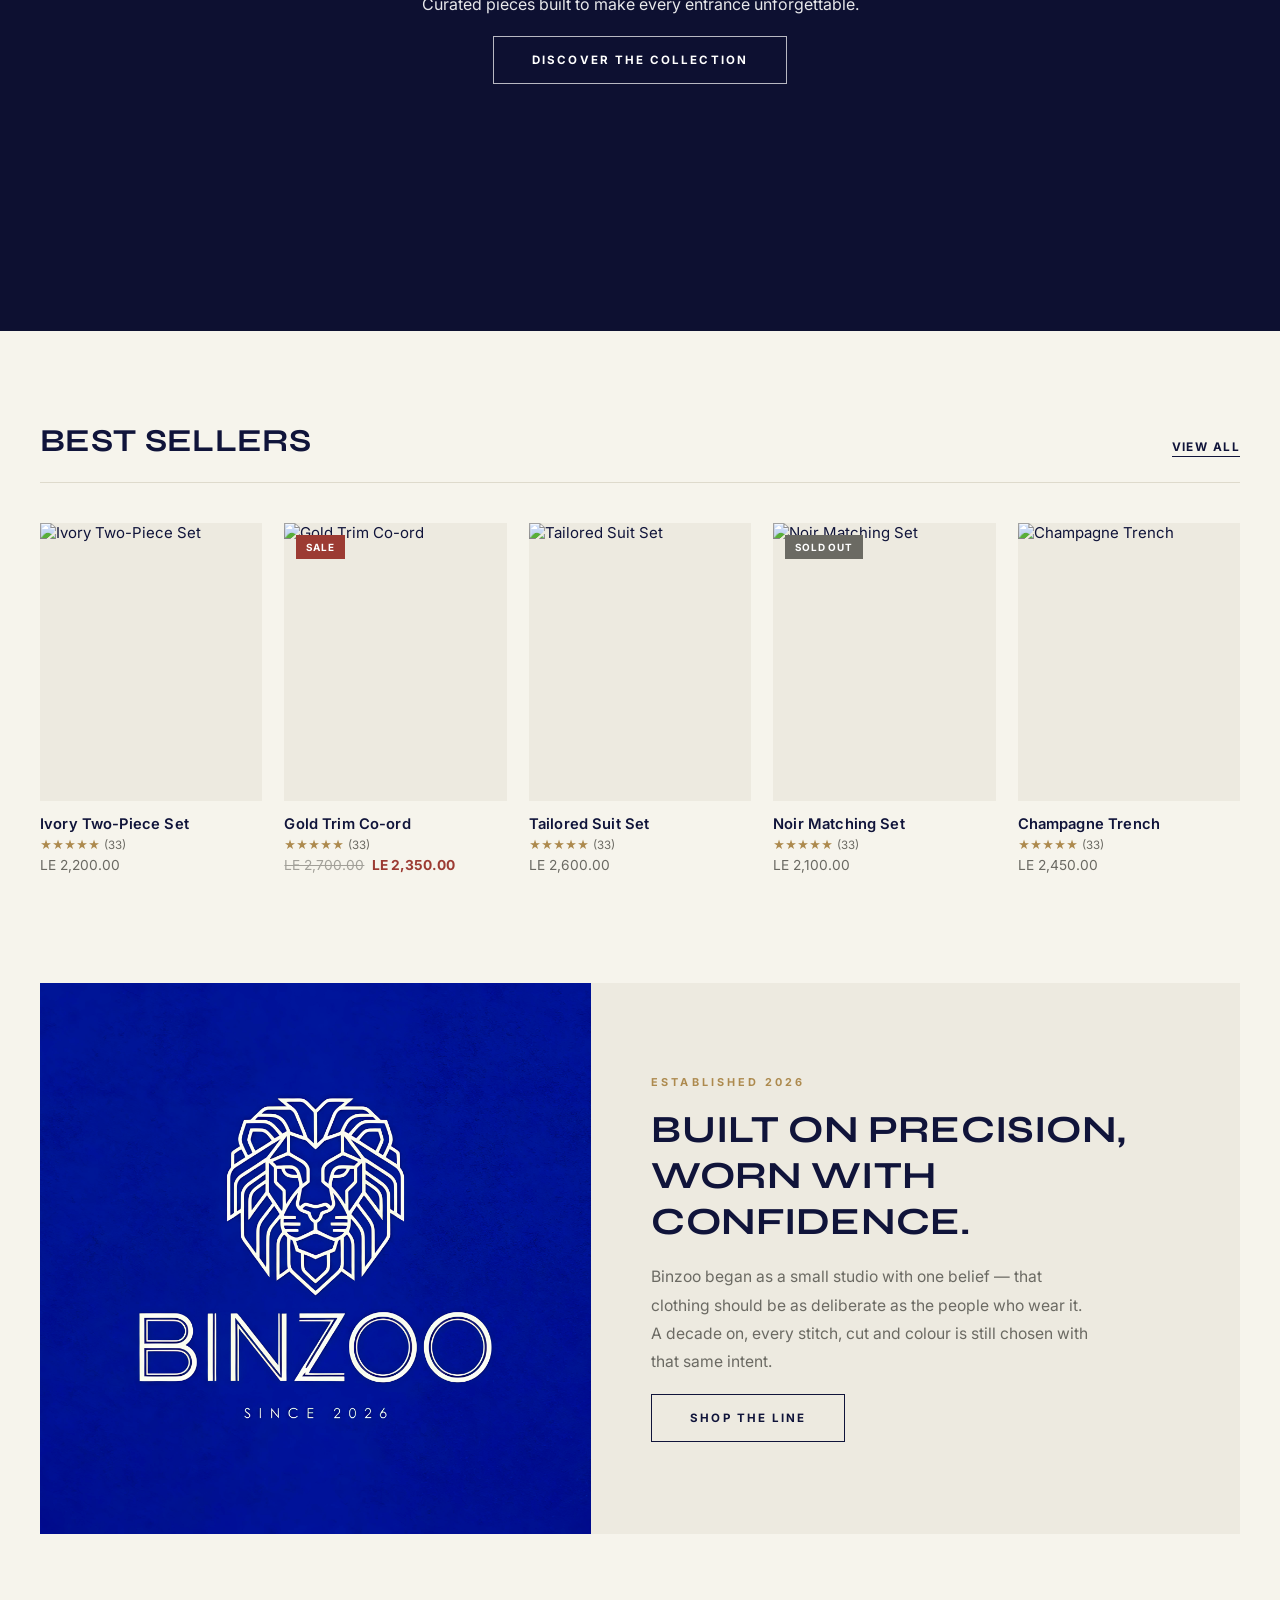
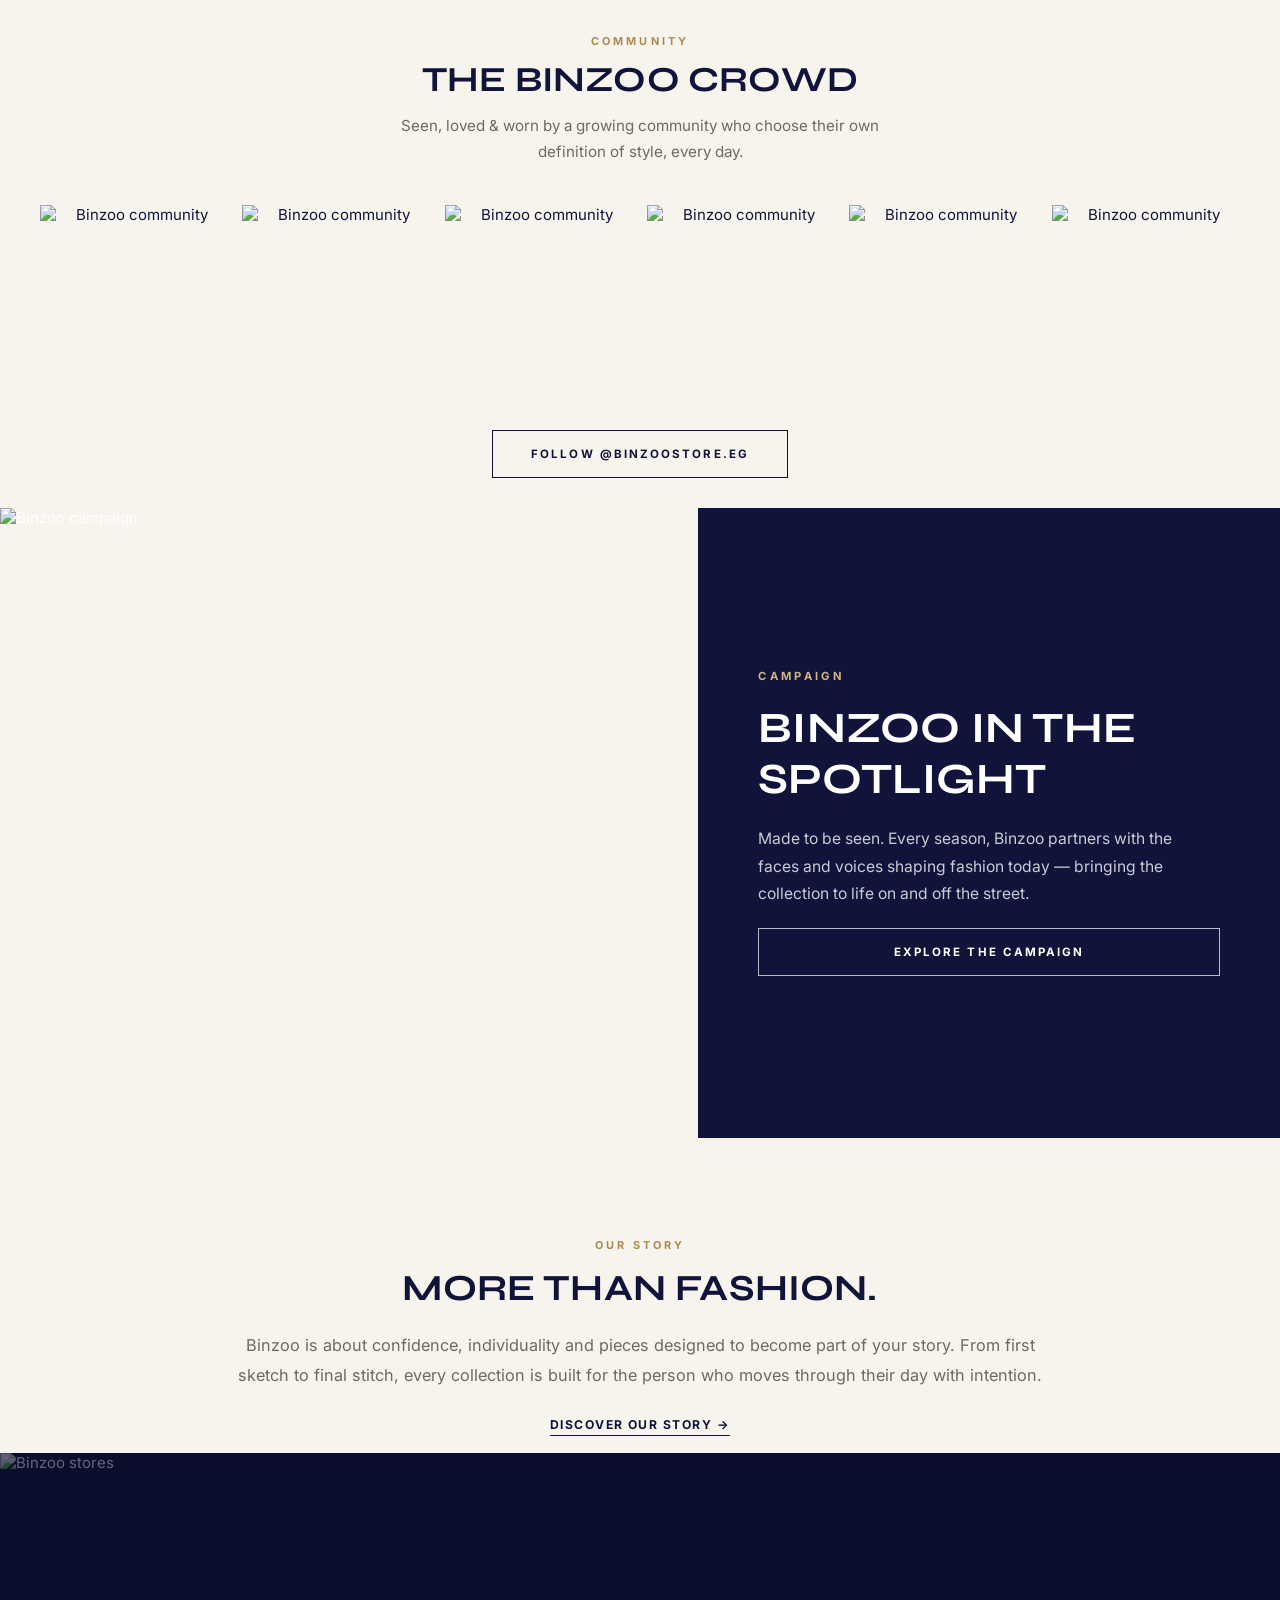
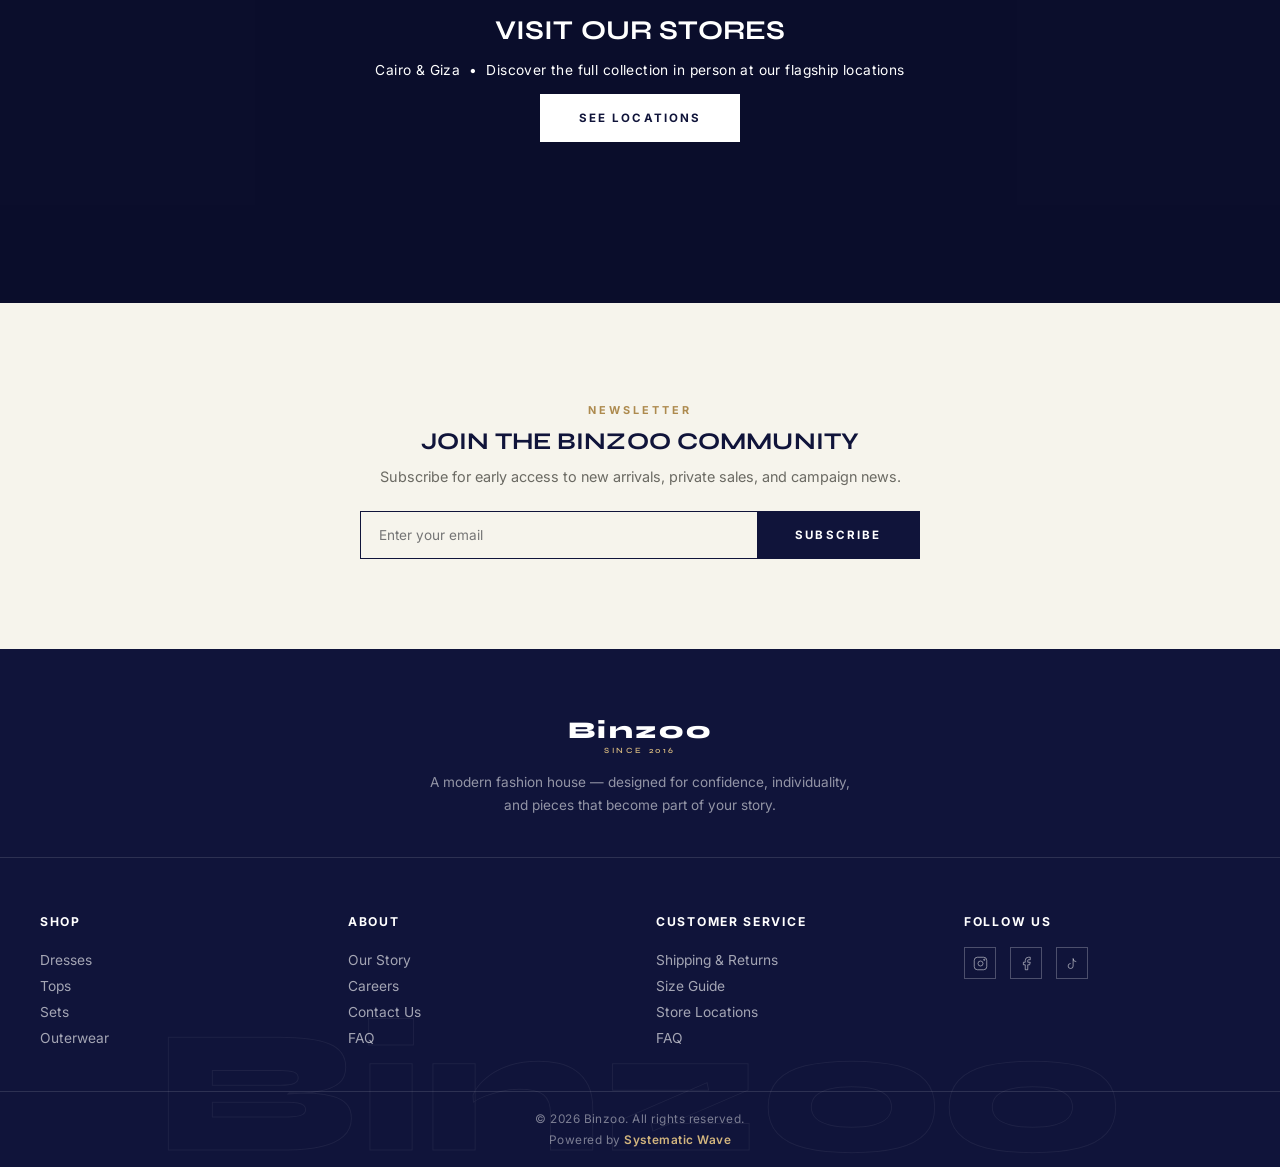
==== commit 3fdd361d: "fourth commit" ====
--- a/index.html
+++ b/index.html
@@ -3,8 +3,8 @@
 <head>
 <meta charset="UTF-8">
 <meta name="viewport" content="width=device-width, initial-scale=1.0">
-<title>Binzoo — Since 2016</title>
-<meta name="description" content="Binzoo — a modern fashion house established in 2016. Shop dresses, tops, sets and outerwear cut for confident, considered style.">
+<title>Binzoo — Since 2026</title>
+<meta name="description" content="Binzoo — a modern fashion house established in 2026. Shop dresses, tops, sets and outerwear cut for confident, considered style.">
 <link rel="preconnect" href="https://fonts.googleapis.com">
 <link rel="preconnect" href="https://fonts.gstatic.com" crossorigin>
 <link href="https://fonts.googleapis.com/css2?family=Syne:wght@600;700;800&family=Inter:wght@300;400;500;600;700;800&display=swap" rel="stylesheet">
@@ -25,7 +25,7 @@
       <a href="collection.html?c=accessories">Sale</a>
       <a href="#" class="nav-account">Account</a>
     </nav>
-    <a href="index.html" class="logo"><span class="logo-mark">BINZOO</span><span class="logo-since">Since 2016</span></a>
+    <a href="index.html" class="logo"><span class="logo-mark">BINZOO</span><span class="logo-since">Since 2026</span></a>
     <div class="header-actions">
       <button class="icon-btn" id="searchToggle" aria-label="Search">
         <svg viewBox="0 0 24 24"><circle cx="11" cy="11" r="7"/><line x1="21" y1="21" x2="16.65" y2="16.65"/></svg>
@@ -66,7 +66,7 @@
     <div class="hero-overlay">
       <div class="hero-mark" aria-hidden="true">Binzoo</div>
       <div class="hero-content">
-        <span class="hero-eyebrow">New Season · Since 2016</span>
+        <span class="hero-eyebrow">New Season · Since 2026</span>
         <h1>Wear What Leads.</h1>
         <p>Considered pieces cut for presence and precision — designed with intent, made to move through your day into the night.</p>
         <div class="hero-ctas">
@@ -145,10 +145,10 @@
   <!-- Brand plaque / identity moment -->
   <section class="brand-plaque">
     <div class="brand-plaque-mark">
-      <img src="images/IMG_20260813_004909.jpg.jpeg" alt="Binzoo — Since 2016">
+      <img src="images/IMG_20260813_004909.jpg.jpeg" alt="Binzoo — Since 2026">
     </div>
     <div class="brand-plaque-copy">
-      <span class="eyebrow">Established 2016</span>
+      <span class="eyebrow">Established 2026</span>
       <h2>Built On Precision, Worn With Confidence.</h2>
       <p>Binzoo began as a small studio with one belief — that clothing should be as deliberate as the people who wear it. A decade on, every stitch, cut and colour is still chosen with that same intent.</p>
       <a href="collection.html?c=dresses" class="btn btn-outline" style="align-self:flex-start;">Shop the Line</a>
